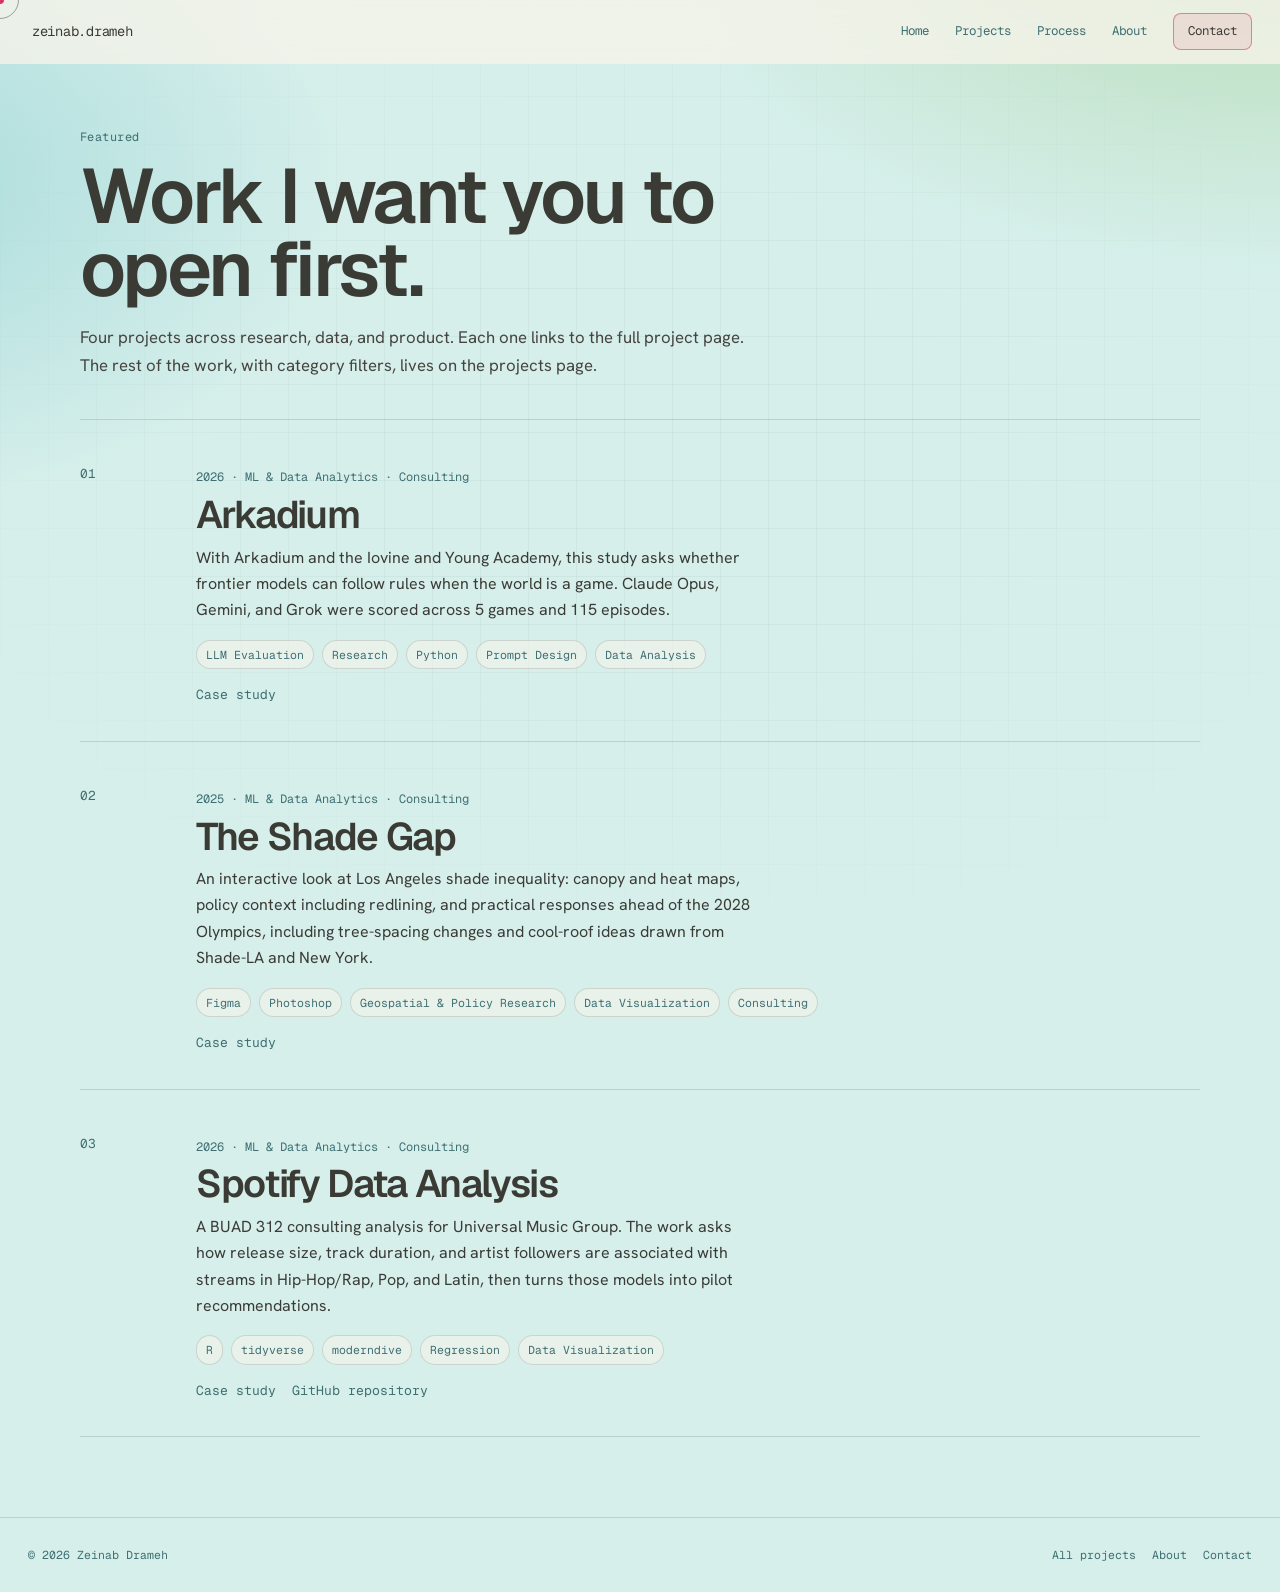
==== featured.html @ 067b3b6f "Keep three featured projects and restore the coverflow shuffle. The collection deck keeps its cards " ====
<!DOCTYPE html>
<html lang="en">
<head>
    <meta charset="UTF-8">
    <meta name="viewport" content="width=device-width, initial-scale=1.0">
    <title>Featured Projects — Zeinab Drameh</title>
    <meta name="description" content="Featured projects by Zeinab Drameh: Arkadium, The Shade Gap, Spotify Data Analysis, and Shift Website.">
    <link rel="stylesheet" href="style.css?v=29">
</head>
<body data-page="featured">
    <a class="skip-link" href="#main">Skip to content</a>
    <div class="site-bg" aria-hidden="true"><div class="site-pattern"></div></div>
    <div class="cursor-dot" aria-hidden="true"></div>
    <div class="cursor-ring" aria-hidden="true"></div>

    <header class="site-header">
        <a class="brand" href="index.html">zeinab.drameh</a>
        <button class="nav-toggle" type="button" aria-expanded="false" aria-controls="primary-nav">
            <span class="sr-only">Menu</span>
            <span></span>
        </button>
        <nav id="primary-nav" class="primary-nav" aria-label="Primary">
            <a href="index.html#home">Home</a>
            <a href="index.html#projects">Projects</a>
            <a href="index.html#process">Process</a>
            <a href="index.html#about">About</a>
            <a class="nav-cta" href="index.html#contact">Contact</a>
        </nav>
    </header>

    <main id="main">
        <header class="page-intro">
            <div class="wrap">
                <p class="eyebrow">Featured</p>
                <h1>Work I want you to open first.</h1>
                <p class="lede">Four projects across research, data, and product. Each one links to the full project page. The rest of the work, with category filters, lives on the projects page.</p>
            </div>
        </header>
        <div class="wrap feature-list" id="featured-list"></div>
    </main>

    <footer class="site-footer">
        <span>© 2026 Zeinab Drameh</span>
        <nav aria-label="Footer">
            <a href="index.html#projects">All projects</a>
            <a href="index.html#about">About</a>
            <a href="index.html#contact">Contact</a>
        </nav>
    </footer>

    <script src="projects.js?v=29"></script>
    <script src="script.js?v=29"></script>
</body>
</html>
---- style.css ----
/* ============================================
   Zeinab Drameh — portfolio
   Typography and motion follow a quiet editorial
   system. Color stays mint, magenta, teal, cream.
============================================ */

@font-face {
    font-family: "Geist";
    src: url("fonts/geist-400.woff2") format("woff2");
    font-weight: 400;
    font-style: normal;
    font-display: swap;
}
@font-face {
    font-family: "Geist";
    src: url("fonts/geist-500.woff2") format("woff2");
    font-weight: 500;
    font-style: normal;
    font-display: swap;
}
@font-face {
    font-family: "Geist";
    src: url("fonts/geist-600.woff2") format("woff2");
    font-weight: 600;
    font-style: normal;
    font-display: swap;
}
@font-face {
    font-family: "Geist";
    src: url("fonts/geist-700.woff2") format("woff2");
    font-weight: 700;
    font-style: normal;
    font-display: swap;
}
@font-face {
    font-family: "Geist Mono";
    src: url("fonts/geist-mono-400.woff2") format("woff2");
    font-weight: 400;
    font-style: normal;
    font-display: swap;
}
@font-face {
    font-family: "Geist Mono";
    src: url("fonts/geist-mono-500.woff2") format("woff2");
    font-weight: 500;
    font-style: normal;
    font-display: swap;
}
@font-face {
    font-family: "Hanken Grotesk";
    src: url("fonts/hanken-grotesk-400.woff2") format("woff2");
    font-weight: 400;
    font-style: normal;
    font-display: swap;
}
@font-face {
    font-family: "Hanken Grotesk";
    src: url("fonts/hanken-grotesk-500.woff2") format("woff2");
    font-weight: 500;
    font-style: normal;
    font-display: swap;
}
@font-face {
    font-family: "Hanken Grotesk";
    src: url("fonts/hanken-grotesk-600.woff2") format("woff2");
    font-weight: 600;
    font-style: normal;
    font-display: swap;
}
@font-face {
    font-family: "Hanken Grotesk";
    src: url("fonts/hanken-grotesk-500-italic.woff2") format("woff2");
    font-weight: 500;
    font-style: italic;
    font-display: swap;
}

:root {
    --navy: #55b8bd;
    --blue: #55b8bd;
    --mid-blue: #d73363;
    --light-blue: #8ec371;
    --silver: #d6efeb;
    --olive: #8ec371;
    --off-white: #90c2a7;
    --white: #f7f4ea;
    --black: #3b3b36;
    --text: #3b3b36;
    --muted: #3f6f72;
    --bg: #d6efeb;
    --border: rgba(59, 59, 54, 0.16);
    --radius: 999px;
    --radius-lg: 18px;
    --shadow: 0 18px 50px rgba(59, 59, 54, 0.12);
    --font-display: "Geist", "Hanken Grotesk", sans-serif;
    --font-body: "Hanken Grotesk", "Geist", sans-serif;
    --font-mono: "Geist Mono", ui-monospace, monospace;
    --magenta: #d73363;
    --lime: #8ec371;
    --mint: #d6efeb;
    --cream: #f7f4ea;
    --teal: #55b8bd;
    --purple: #6a2b67;
    --grey: #3b3b36;
    --ease: cubic-bezier(0.22, 1, 0.36, 1);
    --header: 64px;
}

*, *::before, *::after { box-sizing: border-box; margin: 0; padding: 0; }

html { scroll-behavior: smooth; }

body {
    font-family: var(--font-body);
    background: var(--bg);
    color: var(--text);
    overflow-x: clip;
    line-height: 1.5;
}

body.has-cursor,
body.has-cursor a,
body.has-cursor button,
body.has-cursor summary {
    cursor: none;
}

body.has-cursor input,
body.has-cursor textarea {
    cursor: text;
}

.skip-link {
    position: absolute;
    left: 16px;
    top: -40px;
    z-index: 100;
    background: var(--magenta);
    color: var(--cream);
    padding: 8px 12px;
    border-radius: 8px;
    font-family: var(--font-mono);
    font-size: 12px;
}
.skip-link:focus { top: 12px; }

:focus-visible {
    outline: 2px solid var(--magenta);
    outline-offset: 3px;
}

.sr-only {
    position: absolute;
    width: 1px;
    height: 1px;
    padding: 0;
    margin: -1px;
    overflow: hidden;
    clip: rect(0, 0, 0, 0);
    border: 0;
}

.site-bg {
    position: fixed;
    inset: 0;
    z-index: 0;
    pointer-events: none;
    background:
        radial-gradient(900px 520px at 100% -10%, rgba(142, 195, 113, 0.45), transparent 70%),
        radial-gradient(700px 480px at -10% 20%, rgba(85, 184, 189, 0.35), transparent 68%),
        var(--bg);
}

.site-pattern {
    position: absolute;
    inset: 0;
    background-image:
        linear-gradient(rgba(59, 59, 54, 0.045) 1px, transparent 1px),
        linear-gradient(90deg, rgba(59, 59, 54, 0.045) 1px, transparent 1px);
    background-size: 48px 48px;
    mask-image: radial-gradient(ellipse at center, #000 30%, transparent 85%);
}

.site-header,
main,
footer { position: relative; z-index: 1; }

/* ---------- cursor ---------- */
.cursor-dot,
.cursor-ring {
    display: none;
    position: fixed;
    top: 0;
    left: 0;
    border-radius: 999px;
    pointer-events: none;
    z-index: 80;
}

body.has-cursor .cursor-dot,
body.has-cursor .cursor-ring { display: block; }

.cursor-dot {
    width: 8px;
    height: 8px;
    margin: -4px 0 0 -4px;
    background: var(--magenta);
}

.cursor-ring {
    width: 38px;
    height: 38px;
    margin: -19px 0 0 -19px;
    border: 1px solid color-mix(in srgb, var(--grey) 45%, transparent);
    transition: width 0.25s var(--ease), height 0.25s var(--ease), margin 0.25s var(--ease), background 0.25s ease, border-color 0.25s ease;
}

body.is-cursor-down .cursor-ring {
    width: 28px;
    height: 28px;
    margin: -14px 0 0 -14px;
    background: color-mix(in srgb, var(--magenta) 18%, transparent);
}

body.is-cursor-hot .cursor-ring {
    width: 56px;
    height: 56px;
    margin: -28px 0 0 -28px;
    border-color: var(--magenta);
    background: color-mix(in srgb, var(--magenta) 12%, transparent);
}

/* ---------- header ---------- */
.site-header {
    position: fixed;
    inset: 0 0 auto 0;
    height: var(--header);
    display: flex;
    align-items: center;
    justify-content: space-between;
    gap: 20px;
    padding: 0 28px 0 32px;
    z-index: 40;
    background: color-mix(in srgb, var(--cream) 78%, transparent);
    backdrop-filter: blur(16px);
    border-bottom: 1px solid transparent;
    transition: border-color 0.3s ease, background 0.3s ease;
}

.site-header.is-scrolled {
    border-bottom-color: var(--border);
}

.brand {
    font-family: var(--font-mono);
    font-size: 0.86rem;
    color: var(--text);
    text-decoration: none;
    letter-spacing: -0.02em;
}

.brand:hover { color: var(--magenta); }

.primary-nav {
    display: flex;
    align-items: center;
    gap: 26px;
}

.primary-nav a {
    font-family: var(--font-mono);
    font-size: 0.78rem;
    color: var(--muted);
    text-decoration: none;
    position: relative;
    padding: 6px 0;
}

.primary-nav a:hover,
.primary-nav a[aria-current="page"] { color: var(--text); }

.primary-nav a[aria-current="page"]::after {
    content: "";
    position: absolute;
    left: 0;
    right: 0;
    bottom: 0;
    height: 1px;
    background: var(--magenta);
}

.nav-cta {
    border: 1px solid color-mix(in srgb, var(--magenta) 55%, transparent);
    background: color-mix(in srgb, var(--magenta) 10%, transparent);
    color: var(--text) !important;
    border-radius: 8px;
    padding: 8px 14px !important;
    transition: background 0.25s ease, border-color 0.25s ease, transform 0.25s var(--ease);
}

.nav-cta:hover {
    background: var(--magenta);
    color: var(--cream) !important;
    border-color: var(--magenta);
}

.nav-toggle {
    display: none;
    width: 44px;
    height: 44px;
    border: 0;
    background: transparent;
    position: relative;
}

.nav-toggle span,
.nav-toggle span::before,
.nav-toggle span::after {
    display: block;
    width: 18px;
    height: 1.5px;
    background: var(--text);
    position: absolute;
    left: 13px;
}

.nav-toggle span { top: 21px; }
.nav-toggle span::before,
.nav-toggle span::after { content: ""; left: 0; }
.nav-toggle span::before { top: -6px; }
.nav-toggle span::after { top: 6px; }

/* ---------- type ---------- */
.wrap {
    width: min(1120px, calc(100% - 48px));
    margin: 0 auto;
}

.eyebrow {
    font-family: var(--font-mono);
    font-size: 0.75rem;
    letter-spacing: 0.04em;
    color: var(--muted);
    display: flex;
    align-items: center;
    gap: 10px;
}

.pulse {
    width: 7px;
    height: 7px;
    border-radius: 50%;
    background: var(--lime);
    box-shadow: 0 0 0 0 rgba(142, 195, 113, 0.7);
    animation: pulse 2.4s ease infinite;
}

@keyframes pulse {
    70% { box-shadow: 0 0 0 8px transparent; }
}

h1, h2, .display {
    font-family: var(--font-display);
    font-weight: 600;
    letter-spacing: -0.035em;
    line-height: 0.95;
    color: var(--text);
}

.lede em,
.hero-support em {
    font-style: normal;
    font-weight: 500;
    color: var(--magenta);
}

/* ---------- hero ---------- */
#home, #featured, #projects, #process, #about, #contact { scroll-margin-top: calc(var(--header) + 12px); }

.hero {
    min-height: 0;
    display: flex;
    flex-direction: column;
    padding: calc(var(--header) + 48px) 0 8px;
}

.hero-grid {
    width: min(1120px, calc(100% - 48px));
    margin: 0 auto;
    flex: 1;
    display: grid;
    grid-template-columns: 1.05fr 0.95fr;
    gap: 48px;
    align-items: center;
}

.hero h1 {
    margin-top: 22px;
    font-size: clamp(3.15rem, 6.4vw, 5.35rem);
    max-width: 8.2em;
}

.hero h1 .hl { display: block; }

.hero h1 .hl-last {
    color: var(--magenta);
    font-weight: 700;
}

.hero-support {
    margin-top: 26px;
    max-width: 38rem;
    font-size: 1.05rem;
    line-height: 1.65;
    color: color-mix(in srgb, var(--text) 82%, #6d6a62);
}

.hero-actions {
    margin-top: 32px;
    display: flex;
    flex-wrap: wrap;
    align-items: center;
    gap: 18px 22px;
}

.btn {
    display: inline-flex;
    align-items: center;
    gap: 8px;
    text-decoration: none;
    font-family: var(--font-mono);
    font-size: 0.82rem;
    border-radius: 8px;
    padding: 12px 18px;
    border: 1px solid color-mix(in srgb, var(--magenta) 55%, transparent);
    background: color-mix(in srgb, var(--magenta) 12%, var(--cream));
    color: var(--text);
    transition: transform 0.35s var(--ease), background 0.25s ease, color 0.25s ease;
}

.btn:hover { background: var(--magenta); color: var(--cream); transform: translateY(-2px); }
.btn:active { transform: translateY(0) scale(0.98); }

.btn-quiet {
    background: transparent;
    border-color: transparent;
    color: var(--muted);
    padding-left: 4px;
}
.btn-quiet:hover { background: transparent; color: var(--text); }

.hero-visual {
    position: relative;
    min-height: 0;
}

.hero-spline {
    position: relative;
    height: min(560px, 68vh);
    min-height: 420px;
}

.hero-spline canvas {
    position: absolute;
    inset: 0;
    width: 100%;
    height: 100%;
    display: block;
    background: transparent;
}

.scroll-hint {
    align-self: center;
    margin-top: 18px;
    font-family: var(--font-mono);
    font-size: 0.72rem;
    letter-spacing: 0.14em;
    text-transform: uppercase;
    color: var(--muted);
    text-decoration: none;
}

.hero-copy .line,
.reveal {
    animation: rise 0.9s var(--ease) both;
}
.hero-copy .line:nth-child(2) { animation-delay: 0.08s; }
.hero-support { animation: rise 0.9s var(--ease) 0.16s both; }
.hero-actions { animation: rise 0.9s var(--ease) 0.24s both; }
.hero-visual { animation: rise 1s var(--ease) 0.12s both; }

@keyframes rise {
    from { opacity: 0; transform: translateY(18px); }
    to { opacity: 1; transform: none; }
}

/* ---------- featured cards ---------- */
.band { padding: 88px 0 96px; }

.band-head {
    display: flex;
    justify-content: space-between;
    align-items: flex-end;
    gap: 20px;
    margin-bottom: 36px;
}

.band-head h2 {
    margin-top: 10px;
    font-size: clamp(2rem, 4vw, 3.1rem);
    max-width: 14ch;
}

.text-link {
    font-family: var(--font-mono);
    font-size: 0.82rem;
    color: var(--muted);
    text-decoration: none;
}
.text-link:hover { color: var(--magenta); }

.work-grid {
    display: grid;
    grid-template-columns: repeat(3, minmax(0, 1fr));
    gap: 34px 22px;
}

.home-collection { padding: 12px 0 24px; }
.home-collection .eyebrow { letter-spacing: 0.14em; text-transform: uppercase; font-size: 0.72rem; }

.filter-label {
    margin-top: 18px;
    font-family: var(--font-display);
    font-weight: 600;
    font-size: 1.15rem;
    letter-spacing: -0.03em;
    color: var(--text);
}

.work-card {
    display: block;
    color: inherit;
    text-decoration: none;
}

.work-frame {
    border: 1px solid color-mix(in srgb, var(--teal) 42%, var(--border));
    border-radius: 14px;
    overflow: hidden;
    background: color-mix(in srgb, var(--cream) 80%, transparent);
    box-shadow: 0 16px 40px rgba(59, 59, 54, 0.08);
}

.work-chrome {
    display: flex;
    gap: 6px;
    align-items: center;
    padding: 9px 12px;
    border-bottom: 1px solid var(--border);
    background: color-mix(in srgb, var(--grey) 6%, var(--cream));
}

.work-chrome i {
    width: 7px;
    height: 7px;
    border-radius: 50%;
    background: color-mix(in srgb, var(--teal) 75%, white);
    display: block;
}

.work-media {
    position: relative;
    aspect-ratio: 16 / 10;
    overflow: hidden;
    background: color-mix(in srgb, var(--teal) 35%, var(--cream));
}

.work-media img,
.slide-media img {
    width: 100%;
    height: 100%;
    object-fit: cover;
    display: block;
    transition: transform 0.8s var(--ease);
}

.work-card:hover .work-media img { transform: scale(1.04); }

.work-placeholder,
.slide-placeholder {
    width: 100%;
    height: 100%;
    display: grid;
    place-items: center;
    background:
        linear-gradient(160deg, color-mix(in srgb, var(--teal) 70%, white), color-mix(in srgb, var(--purple) 35%, var(--teal)));
    color: var(--cream);
    font-family: var(--font-display);
    font-weight: 600;
    letter-spacing: -0.04em;
    font-size: clamp(2rem, 4vw, 3.4rem);
}

.glass-bar {
    position: absolute;
    left: 0;
    right: 0;
    bottom: 0;
    z-index: 2;
    height: 34%;
    padding: 0 16px 14px;
    display: flex;
    flex-direction: column;
    justify-content: flex-end;
    background: linear-gradient(
        to top,
        color-mix(in srgb, var(--teal) 78%, transparent) 0%,
        color-mix(in srgb, var(--teal) 48%, transparent) 42%,
        color-mix(in srgb, var(--teal) 16%, transparent) 74%,
        transparent 100%
    );
    backdrop-filter: blur(2px);
}

.glass-cat {
    font-family: var(--font-mono);
    font-size: 0.68rem;
    letter-spacing: 0.08em;
    text-transform: uppercase;
    color: var(--cream);
    margin-bottom: 4px;
}

.glass-bar h3,
.slide-copy h3 {
    font-family: var(--font-display);
    font-weight: 600;
    letter-spacing: -0.03em;
    color: var(--cream);
    font-size: 1.25rem;
    line-height: 1.1;
}

.work-meta {
    margin-top: 16px;
    display: flex;
    justify-content: space-between;
    gap: 12px;
    align-items: baseline;
}

.work-meta h3 {
    font-size: 1.25rem;
    font-weight: 600;
    letter-spacing: -0.03em;
    transition: color 0.25s ease;
}

.work-card:hover .work-meta h3 { color: var(--magenta); }

.work-year {
    font-family: var(--font-mono);
    font-size: 0.75rem;
    color: var(--muted);
}

.work-summary {
    margin-top: 6px;
    color: color-mix(in srgb, var(--text) 78%, #6a6760);
    font-size: 0.98rem;
    max-width: 46ch;
}

/* ---------- featured page ---------- */
.page-intro { padding: calc(var(--header) + 64px) 0 12px; }

.page-intro h1 {
    margin-top: 14px;
    font-size: clamp(2.7rem, 6vw, 4.8rem);
    max-width: 14ch;
}

.page-intro .lede {
    margin-top: 18px;
    max-width: 42rem;
    font-size: 1.05rem;
    line-height: 1.65;
    color: color-mix(in srgb, var(--text) 80%, #6d6a62);
}

.feature-list { padding: 28px 0 80px; }

.feature-row {
    display: grid;
    grid-template-columns: 88px 1fr;
    gap: 18px 28px;
    padding: 36px 0;
    border-top: 1px solid var(--border);
    color: inherit;
}

.feature-row h2 a {
    color: inherit;
    text-decoration: none;
}

.feature-row:last-child { border-bottom: 1px solid var(--border); }

.feature-index {
    font-family: var(--font-mono);
    color: var(--muted);
    font-size: 0.8rem;
    padding-top: 8px;
}

.feature-row h2 {
    font-size: clamp(1.8rem, 3vw, 2.6rem);
    transition: color 0.25s ease;
}

.feature-row:hover h2 { color: var(--magenta); }

.feature-kicker {
    font-family: var(--font-mono);
    font-size: 0.75rem;
    color: var(--muted);
    margin-bottom: 8px;
}

.feature-row p { margin-top: 12px; max-width: 62ch; line-height: 1.65; }

.tag-row { display: flex; flex-wrap: wrap; gap: 8px; margin-top: 16px; }

.tag {
    font-family: var(--font-mono);
    font-size: 0.72rem;
    padding: 5px 9px;
    border-radius: 999px;
    border: 1px solid var(--border);
    color: var(--muted);
    background: color-mix(in srgb, var(--cream) 55%, transparent);
}

.feature-actions {
    margin-top: 16px;
    display: flex;
    gap: 16px;
    flex-wrap: wrap;
}

/* ---------- projects deck ---------- */
.projects-page { padding-bottom: 72px; }

.project-filters {
    display: flex;
    flex-wrap: wrap;
    gap: 8px 22px;
    padding: 28px 0 8px;
}

.filter-btn {
    appearance: none;
    background: none;
    border: 0;
    color: var(--magenta);
    font-family: var(--font-display);
    font-size: clamp(1.05rem, 1.7vw, 1.35rem);
    font-weight: 600;
    letter-spacing: -0.03em;
    padding: 6px 0;
    position: relative;
    transition: color 0.25s ease, transform 0.25s var(--ease);
}

.filter-btn:hover,
.filter-btn.is-active { color: var(--purple); }

.filter-btn.is-active::after {
    content: "";
    position: absolute;
    left: 0;
    right: 0;
    bottom: 0;
    height: 2px;
    background: var(--magenta);
}

.filter-btn.is-pop { animation: filterPop 0.45s var(--ease); }

@keyframes filterPop {
    35% { transform: scale(1.06); }
}

.deck {
    display: grid;
    grid-template-columns: 64px 1fr 64px;
    grid-template-rows: auto auto;
    align-items: center;
    margin-top: 12px;
}

.deck-stage {
    position: relative;
    z-index: 1;
    height: 640px;
    perspective: 1600px;
}

.deck-arrow {
    position: relative;
    z-index: 6;
    width: 48px;
    height: 48px;
    border: 0;
    border-radius: 10px;
    justify-self: center;
    background: color-mix(in srgb, var(--teal) 22%, transparent);
    color: var(--teal);
    font-size: 20px;
    transition: transform 0.3s var(--ease), background 0.25s ease, color 0.25s ease;
}

.deck-arrow:hover {
    background: var(--magenta);
    color: var(--cream);
}

.deck-arrow.prev:hover { transform: scale(1.08) rotate(-8deg); }
.deck-arrow.next:hover { transform: scale(1.08) rotate(8deg); }

.deck-status {
    grid-column: 2;
    text-align: center;
    font-family: var(--font-mono);
    font-size: 0.75rem;
    letter-spacing: 0.12em;
    text-transform: uppercase;
    color: var(--muted);
    padding-top: 8px;
}

.project-slide {
    position: absolute;
    top: 50%;
    left: 50%;
    width: min(440px, 56%);
    display: flex;
    flex-direction: column;
    text-decoration: none;
    color: var(--text);
    background: color-mix(in srgb, var(--cream) 80%, transparent);
    border-radius: 20px;
    border: 1px solid color-mix(in srgb, var(--teal) 42%, var(--border));
    padding: 12px 12px 0;
    overflow: hidden;
    opacity: 0;
    pointer-events: none;
    box-shadow: 0 24px 50px rgba(59, 59, 54, 0.16);
    transform: translate(-50%, -50%) translateY(48px) scale(0.78) rotateZ(8deg);
    transition:
        transform 0.72s cubic-bezier(0.22, 1.35, 0.36, 1),
        opacity 0.42s ease;
    z-index: 0;
}

.project-slide[data-pos="center"],
.project-slide[data-pos="left"],
.project-slide[data-pos="right"] {
    will-change: transform;
}

.project-slide[data-pos="center"] {
    opacity: 1;
    pointer-events: auto;
    z-index: 5;
    transform: translate(-50%, -50%) translateY(-8px) rotateY(0deg) rotateZ(0deg) scale(1);
    box-shadow: 0 28px 60px rgba(59, 59, 54, 0.18);
}

.project-slide[data-pos="left"] {
    opacity: 0.95;
    pointer-events: auto;
    z-index: 3;
    transform: translate(-50%, -50%) translateX(-370px) translateY(22px) rotateY(34deg) rotateZ(-5deg) scale(0.72);
}

.project-slide[data-pos="right"] {
    opacity: 0.95;
    pointer-events: auto;
    z-index: 3;
    transform: translate(-50%, -50%) translateX(370px) translateY(22px) rotateY(-34deg) rotateZ(5deg) scale(0.72);
}

.project-slide[data-pos="hidden"] {
    opacity: 0;
    pointer-events: none;
    z-index: 0;
    transform: translate(-50%, -50%) translateY(56px) scale(0.72) rotateZ(10deg);
}

.slide-media {
    position: relative;
    aspect-ratio: 16 / 9;
    border-radius: 14px;
    overflow: hidden;
    background: #101418;
}

.slide-media img {
    object-fit: contain;
    background: #101418;
}

.slide-copy {
    padding: 14px 8px 16px;
}

.slide-copy p {
    margin-top: 6px;
    font-size: 0.92rem;
    line-height: 1.4;
    color: color-mix(in srgb, var(--text) 82%, #6a6760);
    display: -webkit-box;
    -webkit-line-clamp: 2;
    -webkit-box-orient: vertical;
    overflow: hidden;
}

.slide-tags { margin-top: 10px; }
.slide-tags .tag {
    color: var(--muted);
    border-color: var(--border);
    background: color-mix(in srgb, var(--cream) 55%, transparent);
}

/* ---------- case study ---------- */
.case { padding: calc(var(--header) + 36px) 0 80px; }

.case-back {
    font-family: var(--font-mono);
    font-size: 0.78rem;
    color: var(--muted);
    text-decoration: none;
}
.case-back:hover { color: var(--magenta); }

.case-kicker {
    margin-top: 28px;
    font-family: var(--font-mono);
    font-size: 0.78rem;
    color: var(--muted);
}

.case h1 {
    margin-top: 10px;
    font-size: clamp(3.4rem, 8vw, 6.4rem);
    max-width: 12ch;
}

.case-lede {
    margin-top: 18px;
    max-width: 42rem;
    font-size: 1.12rem;
    line-height: 1.6;
}

.case-links { display: flex; flex-wrap: wrap; gap: 8px; margin-top: 20px; }

.case-links a {
    display: inline-flex;
    align-items: center;
    gap: 8px;
    padding: 7px 12px;
    border-radius: 999px;
    border: 1px solid var(--border);
    background: color-mix(in srgb, var(--cream) 72%, transparent);
    font-family: var(--font-mono);
    font-size: 0.78rem;
    text-decoration: none;
    color: var(--text);
}
.case-links a::before {
    content: "";
    width: 7px;
    height: 7px;
    border-radius: 50%;
    background: var(--magenta);
}
.case-links a:hover { border-color: var(--magenta); color: var(--magenta); }

.case-stage {
    position: relative;
    margin-top: 28px;
}

.case-slides {
    position: relative;
    aspect-ratio: 16 / 9;
    border-radius: 18px;
    overflow: hidden;
    background: #101418;
    border: 1px solid color-mix(in srgb, var(--teal) 32%, #101418);
}

.case-slide,
.case-slides .slide-placeholder {
    position: absolute;
    inset: 0;
    margin: 0;
    opacity: 0;
    display: flex;
    align-items: center;
    justify-content: center;
}

.case-slide.is-active,
.case-slides .slide-placeholder { opacity: 1; }

.case-slide img {
    width: 100%;
    height: 100%;
    object-fit: contain;
    background: #101418;
    display: block;
}

.case-nav {
    position: absolute;
    top: 50%;
    z-index: 2;
    transform: translateY(-50%);
    width: 42px;
    height: 42px;
    border: 0;
    border-radius: 999px;
    background: color-mix(in srgb, var(--cream) 92%, transparent);
    color: var(--text);
    display: grid;
    place-items: center;
}
.case-nav svg { width: 18px; height: 18px; display: block; }
.case-nav.prev { left: 14px; }
.case-nav.next { right: 14px; }
.case-nav.next svg { transform: scaleX(-1); }
.case-nav:hover { background: var(--cream); color: var(--magenta); }

.case-pager {
    display: grid;
    grid-template-columns: 1fr auto 1fr;
    gap: 12px;
    align-items: center;
    padding: 12px 4px 0;
    color: var(--muted);
}

.case-caption {
    font-family: var(--font-mono);
    font-size: 0.75rem;
    line-height: 1.4;
}

.case-dots {
    display: flex;
    gap: 7px;
    flex-wrap: wrap;
    justify-content: center;
}

.case-dot {
    width: 8px;
    height: 8px;
    padding: 0;
    border: 0;
    border-radius: 999px;
    background: color-mix(in srgb, var(--teal) 45%, var(--border));
}
.case-dot.is-active { background: var(--magenta); width: 18px; }

.case-count {
    justify-self: end;
    font-family: var(--font-mono);
    font-size: 0.72rem;
    letter-spacing: 0.08em;
}

.case-layout {
    margin-top: 42px;
    display: grid;
    grid-template-columns: minmax(0, 1.45fr) minmax(220px, 0.72fr);
    gap: 36px 56px;
    align-items: start;
}

.case-section + .case-section { margin-top: 28px; }

.case-label {
    font-family: var(--font-mono);
    font-size: 0.72rem;
    letter-spacing: 0.12em;
    text-transform: uppercase;
    color: var(--magenta);
    margin-bottom: 10px;
}

.case-copy p + p { margin-top: 14px; }
.case-copy p { max-width: 68ch; font-size: 1.02rem; line-height: 1.7; }

.case-side {
    border-left: 1px solid var(--border);
    padding-left: 28px;
    display: flex;
    flex-direction: column;
    gap: 32px;
    position: sticky;
    top: calc(var(--header) + 20px);
}

.case-side-label {
    font-family: var(--font-mono);
    font-size: 0.72rem;
    letter-spacing: 0.14em;
    text-transform: uppercase;
    color: var(--muted);
    margin-bottom: 12px;
}

.case-highlights { list-style: none; }
.case-highlights li {
    position: relative;
    margin: 0 0 14px;
    padding-left: 16px;
    line-height: 1.5;
    font-size: 0.95rem;
}
.case-highlights li::before {
    content: "";
    position: absolute;
    left: 0;
    top: 0.7em;
    width: 8px;
    height: 1px;
    background: var(--magenta);
}

.case-tools .tag {
    background: color-mix(in srgb, var(--cream) 80%, transparent);
}

.next-project {
    margin-top: 48px;
    display: flex;
    justify-content: space-between;
    gap: 16px;
    padding-top: 22px;
    border-top: 1px solid var(--border);
    text-decoration: none;
    color: inherit;
}
.next-project span { font-family: var(--font-mono); font-size: 0.75rem; color: var(--muted); }
.next-project strong {
    font-family: var(--font-display);
    font-weight: 600;
    letter-spacing: -0.03em;
    font-size: 1.4rem;
}
.next-project:hover strong { color: var(--magenta); }

/* ---------- clients ---------- */
.clients-section { padding: 10px 0 64px; overflow: hidden; }

.clients-label {
    text-align: center;
    font-family: var(--font-mono);
    font-size: 0.72rem;
    letter-spacing: 0.16em;
    text-transform: uppercase;
    color: var(--muted);
    margin-bottom: 18px;
}

.clients-track {
    display: flex;
    gap: 22px;
    width: max-content;
    animation: scrollClients 28s linear infinite;
}
.clients-track:hover { animation-play-state: paused; }

@keyframes scrollClients {
    from { transform: translateX(0); }
    to { transform: translateX(-50%); }
}

.client-mark {
    width: 92px;
    height: 92px;
    border-radius: 50%;
    overflow: hidden;
    flex-shrink: 0;
    display: grid;
    place-items: center;
    background: color-mix(in srgb, var(--cream) 72%, transparent);
    border: 1.5px solid color-mix(in srgb, var(--teal) 55%, transparent);
    backdrop-filter: blur(8px);
    text-decoration: none;
    transition: transform 0.3s var(--ease);
}
.client-mark:hover { transform: scale(1.06); }
.client-mark img { width: 68%; height: 68%; object-fit: contain; display: block; }
.client-mark.is-logo img { width: 72%; height: 72%; }

/* ---------- skills (original layout) ---------- */
.skills-section { border-top: 1px solid var(--border); border-bottom: 1px solid var(--border); }

.skills-header {
    padding: 48px 80px 28px;
    font-family: var(--font-display);
    font-size: 11px;
    font-weight: 700;
    letter-spacing: 3px;
    text-transform: uppercase;
    color: var(--muted);
}

.skill-item {
    display: flex;
    align-items: center;
    justify-content: space-between;
    padding: 42px 80px;
    border-top: 1px solid var(--border);
    position: relative;
    overflow: hidden;
}

.skill-item::before {
    content: "";
    position: absolute;
    inset: 0;
    background: var(--magenta);
    transform: scaleX(0);
    transform-origin: left;
    transition: transform 0.45s cubic-bezier(0.77, 0, 0.175, 1);
}
.skill-item:hover::before { transform: scaleX(1); }

.skill-name {
    font-family: var(--font-display);
    font-weight: 600;
    font-size: clamp(1.7rem, 3.6vw, 3.25rem);
    letter-spacing: -0.035em;
    color: var(--text);
    position: relative;
    z-index: 1;
    transition: color 0.3s ease;
    line-height: 0.92;
    max-width: 68%;
    padding-right: 20px;
}
.skill-item:hover .skill-name { color: var(--cream); }

.skill-desc {
    font-size: 14px;
    font-weight: 400;
    color: var(--muted);
    max-width: 300px;
    text-align: right;
    line-height: 1.65;
    position: relative;
    z-index: 1;
    opacity: 0;
    transform: translateX(12px);
    transition: opacity 0.3s ease 0.12s, transform 0.3s ease 0.12s, color 0.3s ease;
}
.skill-item:hover .skill-desc {
    opacity: 1;
    transform: none;
    color: var(--cream);
}

.toolbox { padding: 72px 80px 96px; border-top: 1px solid var(--border); }

.toolbox-kicker {
    font-family: var(--font-mono);
    font-size: 11px;
    font-weight: 500;
    letter-spacing: 0.18em;
    text-transform: uppercase;
    color: var(--muted);
    text-align: center;
    margin-bottom: 36px;
}

.toolbox-chest { position: relative; max-width: 920px; margin: 36px auto 0; }
.toolbox-handle {
    width: 160px;
    height: 22px;
    margin: 0 auto -4px;
    border: 5px solid var(--grey);
    border-bottom: none;
    border-radius: 18px 18px 0 0;
}
.toolbox-body {
    background: var(--grey);
    color: var(--cream);
    border-radius: 6px 6px 18px 18px;
    padding: 0 22px 28px;
    box-shadow: 0 24px 50px rgba(59, 59, 54, 0.28);
}
.toolbox-lid {
    display: flex;
    align-items: center;
    justify-content: space-between;
    gap: 16px;
    padding: 18px 8px 16px;
    border-bottom: 1px solid rgba(247, 244, 234, 0.14);
}
.toolbox-header {
    font-family: var(--font-display);
    font-size: 13px;
    font-weight: 600;
    letter-spacing: 0.18em;
    text-transform: uppercase;
}
.toolbox-latches { display: flex; gap: 10px; }
.toolbox-latch {
    width: 18px;
    height: 10px;
    border-radius: 2px;
    background: rgba(247, 244, 234, 0.28);
}
.toolbox-tray {
    list-style: none;
    display: grid;
    grid-template-columns: repeat(5, minmax(0, 1fr));
    gap: 18px 12px;
    padding: 22px 4px 8px;
}
.toolbox-item { display: flex; flex-direction: column; align-items: center; gap: 10px; text-align: center; }
.toolbox-well {
    width: 76px;
    height: 76px;
    border-radius: 10px;
    background: rgba(247, 244, 234, 0.06);
    box-shadow: inset 0 8px 14px rgba(0, 0, 0, 0.32);
    display: flex;
    align-items: center;
    justify-content: center;
}
.toolbox-well img {
    width: 40px;
    height: 40px;
    object-fit: contain;
    filter: drop-shadow(0 4px 6px rgba(0, 0, 0, 0.25));
    transition: transform 0.35s cubic-bezier(0.22, 1.4, 0.36, 1);
}
.toolbox-item:hover .toolbox-well img { transform: translateY(-10px) scale(1.06); }
.toolbox-name { font-size: 11px; letter-spacing: 0.04em; color: rgba(247, 244, 234, 0.78); line-height: 1.3; }

/* ---------- about (original layout) ---------- */
.about-layout {
    display: grid;
    grid-template-columns: 1fr 1fr;
    height: 85vh;
    overflow: hidden;
}
.about-text {
    padding: 80px 60px;
    border-right: 1px solid var(--border);
    display: flex;
    flex-direction: column;
    justify-content: space-between;
}
.about-text h1 {
    font-size: clamp(2.6rem, 5vw, 4.4rem);
    margin-bottom: 28px;
}
.about-text h1 em { font-style: normal; color: var(--magenta); }
.about-text p {
    font-size: 16px;
    color: #5c5c56;
    line-height: 1.75;
    max-width: 460px;
    margin-bottom: 16px;
}
.about-photo {
    display: grid;
    grid-template-columns: repeat(3, 1fr);
    gap: 20px;
    padding: 20px;
    height: 100%;
    overflow: hidden;
}
.carousel { height: 100%; overflow: hidden; position: relative; }
.scroll-container { display: flex; flex-direction: column; gap: 30px; }
.scroll-container img {
    width: 100%;
    aspect-ratio: 1 / 1;
    object-fit: cover;
    border-radius: 20px;
    border: 3px solid var(--teal);
}
.up .scroll-container { animation: scrollUp 42s linear infinite; }
.down .scroll-container { animation: scrollDown 42s linear infinite; }
@keyframes scrollUp { from { transform: translateY(0); } to { transform: translateY(-50%); } }
@keyframes scrollDown { from { transform: translateY(-50%); } to { transform: translateY(0); } }

/* ---------- contact ---------- */
.contact-layout {
    display: grid;
    grid-template-columns: 1fr 1fr;
    min-height: 85vh;
    border-top: 1px solid var(--border);
}
.contact-intro, .contact-form-wrap { padding: 80px 60px; }
.contact-intro { border-right: 1px solid var(--border); display: flex; flex-direction: column; justify-content: center; }
.contact-intro h1 { font-size: clamp(2.6rem, 5vw, 4.4rem); margin-bottom: 18px; }
.contact-intro h1 em { font-style: normal; color: var(--magenta); }
.contact-intro p { max-width: 36ch; color: var(--muted); line-height: 1.7; }
.contact-links { display: flex; gap: 12px; margin-top: 28px; flex-wrap: wrap; }
.contact-icon-link {
    display: inline-flex;
    align-items: center;
    gap: 8px;
    color: var(--muted);
    text-decoration: none;
    font-family: var(--font-mono);
    font-size: 0.75rem;
    letter-spacing: 0.06em;
    text-transform: uppercase;
    border: 1px solid var(--border);
    border-radius: 999px;
    padding: 10px 16px;
}
.contact-icon-link:hover { color: var(--cream); background: var(--magenta); border-color: var(--magenta); }
.contact-form { display: flex; flex-direction: column; gap: 22px; }
.form-group { display: flex; flex-direction: column; gap: 8px; }
.form-group label {
    font-family: var(--font-mono);
    font-size: 0.7rem;
    letter-spacing: 0.12em;
    text-transform: uppercase;
    color: var(--muted);
}
.form-group input, .form-group textarea {
    font-family: var(--font-body);
    font-size: 16px;
    padding: 12px 0;
    background: none;
    border: 0;
    border-bottom: 1px solid var(--border);
    color: var(--text);
    resize: vertical;
}
.form-group input:focus, .form-group textarea:focus {
    outline: none;
    border-bottom-color: var(--magenta);
}
.form-group textarea { min-height: 110px; }
.form-submit {
    align-self: flex-start;
    border: 0;
    background: var(--magenta);
    color: var(--cream);
    font-family: var(--font-mono);
    font-size: 0.78rem;
    letter-spacing: 0.08em;
    text-transform: uppercase;
    border-radius: 8px;
    padding: 12px 18px;
}
.form-submit:hover { transform: translateY(-1px); }
#form-message { min-height: 1.2em; font-size: 0.9rem; color: var(--magenta); }

.balls { display: flex; gap: 16px; height: 90px; align-items: flex-end; margin-top: 28px; }
.ball { width: 36px; height: 36px; border-radius: 50%; animation: bounce 0.7s ease infinite alternate; }
.ball-1 { background: var(--magenta); }
.ball-2 { background: var(--lime); animation-delay: 0.15s; }
.ball-3 { background: var(--teal); animation-delay: 0.3s; }
@keyframes bounce { to { transform: translateY(-48px); } }

footer.site-footer {
    padding: 28px;
    border-top: 1px solid var(--border);
    display: flex;
    justify-content: space-between;
    gap: 12px;
    flex-wrap: wrap;
    font-family: var(--font-mono);
    font-size: 0.72rem;
    color: var(--muted);
}
.site-footer nav { display: flex; gap: 16px; }
.site-footer a { color: inherit; text-decoration: none; }
.site-footer a:hover { color: var(--magenta); }

/* ---------- responsive ---------- */
@media (max-width: 980px) {
    .hero-grid, .case-layout, .work-grid { grid-template-columns: 1fr; }
    .hero-spline { height: 380px; min-height: 320px; }
    .case-side {
        border-left: 0;
        padding-left: 0;
        border-top: 1px solid var(--border);
        padding-top: 28px;
        position: static;
    }
    .case-pager { grid-template-columns: 1fr; justify-items: start; }
    .case-count { justify-self: start; }
    .deck-stage { height: 560px; }
    .project-slide[data-pos="left"],
    .project-slide[data-pos="right"] {
        opacity: 0;
        pointer-events: none;
        transform: translate(-50%, -50%) translateY(56px) scale(0.72);
    }
}

@media (max-width: 800px) {
    .deck {
        grid-template-columns: 1fr auto 1fr;
        grid-template-areas:
            "stage stage stage"
            "prev status next";
        align-items: center;
    }
    .deck-stage { grid-area: stage; height: 460px; }
    .deck-arrow.prev { grid-area: prev; justify-self: end; }
    .deck-arrow.next { grid-area: next; justify-self: start; }
    .deck-status { grid-area: status; grid-column: auto; padding-top: 0; }

    .nav-toggle { display: inline-flex; }
    .primary-nav {
        position: fixed;
        inset: var(--header) 0 auto 0;
        display: none;
        flex-direction: column;
        align-items: flex-start;
        gap: 4px;
        padding: 12px 22px 18px;
        background: color-mix(in srgb, var(--cream) 94%, transparent);
        backdrop-filter: blur(16px);
        border-bottom: 1px solid var(--border);
    }
    .primary-nav.is-open { display: flex; }
    .primary-nav a { padding: 12px 0; font-size: 0.95rem; }
    .toolbox-tray { grid-template-columns: repeat(3, minmax(0, 1fr)); }
    .skills-header, .skill-item, .toolbox { padding-left: 28px; padding-right: 28px; }
    .about-layout, .contact-layout { grid-template-columns: 1fr; height: auto; }
    .about-text, .contact-intro {
        border-right: 0;
        border-bottom: 1px solid var(--border);
        padding: 48px 24px;
    }
    .contact-form-wrap { padding: 40px 24px; }
    .about-photo { height: 60vh; grid-template-columns: 1fr 1fr; }
    .carousel:nth-child(3) { display: none; }
    .feature-row { grid-template-columns: 1fr; }
}

@media (max-width: 560px) {
    .wrap, .hero-grid { width: min(1120px, calc(100% - 32px)); }
    .hero h1 { font-size: clamp(2.8rem, 13vw, 3.5rem); }
    .skill-item { flex-direction: column; align-items: flex-start; gap: 10px; padding: 28px 20px; }
    .skill-name { max-width: none; }
    .skill-desc { text-align: left; max-width: none; }
    .toolbox { padding: 32px 16px 48px; }
    .toolbox-tray { grid-template-columns: repeat(2, minmax(0, 1fr)); }
    .deck-stage { height: 460px; }
    .project-slide { width: min(420px, 88vw); }
}

@media (hover: none) {
    .skill-desc { opacity: 1; transform: none; }
}

@media (prefers-reduced-motion: reduce) {
    html { scroll-behavior: auto; }
    *, *::before, *::after {
        animation: none !important;
        transition: none !important;
    }
    .clients-track, .up .scroll-container, .down .scroll-container { animation: none !important; }
    .hero-spline { display: none; }
}
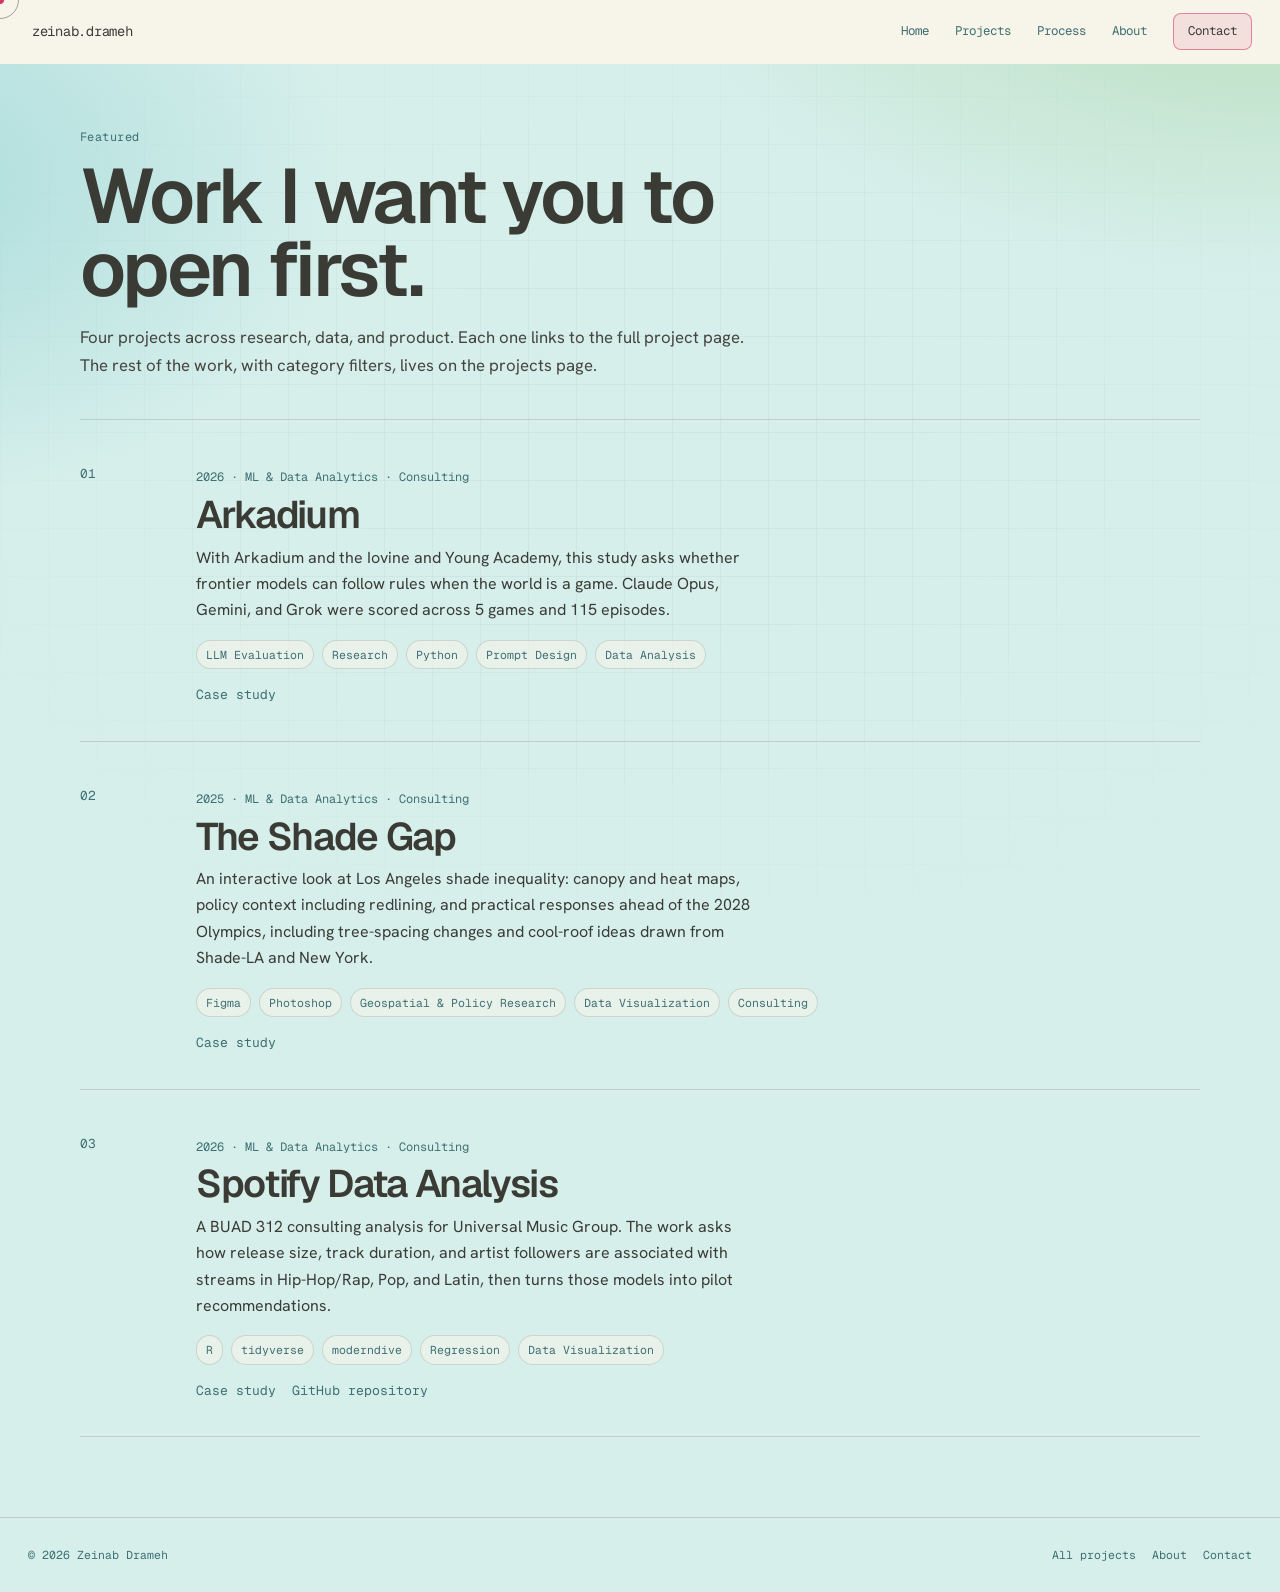
==== commit 7ee5033f: "Lighten the project deck and drop the card gradient. Only three cards stay in the deck, and they mov" ====
--- a/featured.html
+++ b/featured.html
@@ -5,7 +5,7 @@
     <meta name="viewport" content="width=device-width, initial-scale=1.0">
     <title>Featured Projects — Zeinab Drameh</title>
     <meta name="description" content="Featured projects by Zeinab Drameh: Arkadium, The Shade Gap, Spotify Data Analysis, and Shift Website.">
-    <link rel="stylesheet" href="style.css?v=29">
+    <link rel="stylesheet" href="style.css?v=30">
 </head>
 <body data-page="featured">
     <a class="skip-link" href="#main">Skip to content</a>
@@ -48,7 +48,7 @@
         </nav>
     </footer>
 
-    <script src="projects.js?v=29"></script>
-    <script src="script.js?v=29"></script>
+    <script src="projects.js?v=30"></script>
+    <script src="script.js?v=30"></script>
 </body>
 </html>
--- a/style.css
+++ b/style.css
@@ -241,8 +241,7 @@
     gap: 20px;
     padding: 0 28px 0 32px;
     z-index: 40;
-    background: color-mix(in srgb, var(--cream) 78%, transparent);
-    backdrop-filter: blur(16px);
+    background: var(--cream);
     border-bottom: 1px solid transparent;
     transition: border-color 0.3s ease, background 0.3s ease;
 }
@@ -528,13 +527,13 @@
 .home-collection { padding: 12px 0 24px; }
 .home-collection .eyebrow { letter-spacing: 0.14em; text-transform: uppercase; font-size: 0.72rem; }
 
-.filter-label {
-    margin-top: 18px;
-    font-family: var(--font-display);
-    font-weight: 600;
-    font-size: 1.15rem;
-    letter-spacing: -0.03em;
-    color: var(--text);
+.collection-note {
+    margin-top: 10px;
+    font-family: var(--font-mono);
+    font-size: 0.72rem;
+    letter-spacing: 0.12em;
+    text-transform: uppercase;
+    color: var(--muted);
 }
 
 .work-card {
@@ -575,8 +574,7 @@
     background: color-mix(in srgb, var(--teal) 35%, var(--cream));
 }
 
-.work-media img,
-.slide-media img {
+.work-media img {
     width: 100%;
     height: 100%;
     object-fit: cover;
@@ -802,8 +800,7 @@
 .deck-stage {
     position: relative;
     z-index: 1;
-    height: 640px;
-    perspective: 1600px;
+    height: 700px;
 }
 
 .deck-arrow {
@@ -841,96 +838,117 @@
 
 .project-slide {
     position: absolute;
-    top: 50%;
+    top: 46%;
     left: 50%;
-    width: min(440px, 56%);
+    width: min(460px, 58%);
     display: flex;
     flex-direction: column;
     text-decoration: none;
     color: var(--text);
-    background: color-mix(in srgb, var(--cream) 80%, transparent);
-    border-radius: 20px;
-    border: 1px solid color-mix(in srgb, var(--teal) 42%, var(--border));
-    padding: 12px 12px 0;
+    background: var(--cream);
+    border-radius: 22px;
+    border: 1px solid rgba(59, 59, 54, 0.08);
+    padding: 10px 10px 16px;
     overflow: hidden;
-    opacity: 0;
+    opacity: 1;
     pointer-events: none;
-    box-shadow: 0 24px 50px rgba(59, 59, 54, 0.16);
-    transform: translate(-50%, -50%) translateY(48px) scale(0.78) rotateZ(8deg);
-    transition:
-        transform 0.72s cubic-bezier(0.22, 1.35, 0.36, 1),
-        opacity 0.42s ease;
-    z-index: 0;
-}
-
-.project-slide[data-pos="center"],
-.project-slide[data-pos="left"],
-.project-slide[data-pos="right"] {
-    will-change: transform;
-}
+    box-shadow: 0 12px 28px rgba(59, 59, 54, 0.1);
+    transform: translate3d(-50%, -50%, 0);
+    transition: transform 0.45s cubic-bezier(0.22, 1, 0.36, 1), opacity 0.3s ease;
+    z-index: 1;
+}
+
+.project-slide.is-instant { transition: none; }
 
 .project-slide[data-pos="center"] {
     opacity: 1;
     pointer-events: auto;
-    z-index: 5;
-    transform: translate(-50%, -50%) translateY(-8px) rotateY(0deg) rotateZ(0deg) scale(1);
-    box-shadow: 0 28px 60px rgba(59, 59, 54, 0.18);
+    z-index: 3;
+    transform: translate3d(-50%, -54%, 0) scale(1);
 }
 
 .project-slide[data-pos="left"] {
-    opacity: 0.95;
+    opacity: 1;
     pointer-events: auto;
-    z-index: 3;
-    transform: translate(-50%, -50%) translateX(-370px) translateY(22px) rotateY(34deg) rotateZ(-5deg) scale(0.72);
+    z-index: 2;
+    transform: translate3d(calc(-50% - 310px), -46%, 0) scale(0.86);
 }
 
 .project-slide[data-pos="right"] {
-    opacity: 0.95;
+    opacity: 1;
     pointer-events: auto;
-    z-index: 3;
-    transform: translate(-50%, -50%) translateX(370px) translateY(22px) rotateY(-34deg) rotateZ(5deg) scale(0.72);
-}
-
-.project-slide[data-pos="hidden"] {
+    z-index: 2;
+    transform: translate3d(calc(-50% + 310px), -46%, 0) scale(0.86);
+}
+
+.project-slide[data-pos="off-left"],
+.project-slide[data-pos="off-right"] {
     opacity: 0;
     pointer-events: none;
     z-index: 0;
-    transform: translate(-50%, -50%) translateY(56px) scale(0.72) rotateZ(10deg);
-}
+}
+
+.project-slide[data-pos="off-left"] { transform: translate3d(calc(-50% - 390px), -46%, 0) scale(0.86); }
+.project-slide[data-pos="off-right"] { transform: translate3d(calc(-50% + 390px), -46%, 0) scale(0.86); }
 
 .slide-media {
     position: relative;
-    aspect-ratio: 16 / 9;
+    aspect-ratio: 16 / 10;
     border-radius: 14px;
     overflow: hidden;
-    background: #101418;
+    background: #efece3;
 }
 
 .slide-media img {
-    object-fit: contain;
-    background: #101418;
-}
-
-.slide-copy {
-    padding: 14px 8px 16px;
-}
-
-.slide-copy p {
+    width: 100%;
+    height: 100%;
+    object-fit: cover;
+    background: transparent;
+}
+
+.slide-copy { padding: 14px 8px 2px; }
+
+.slide-cat {
+    margin: 0;
+    font-size: 0.95rem;
+    line-height: 1.3;
+    color: var(--text);
+}
+
+.slide-copy h3 {
+    margin-top: 4px;
+    font-size: 1.45rem;
+    font-weight: 700;
+    letter-spacing: -0.03em;
+    color: var(--text);
+}
+
+.slide-summary {
     margin-top: 6px;
-    font-size: 0.92rem;
+    font-size: 0.95rem;
     line-height: 1.4;
-    color: color-mix(in srgb, var(--text) 82%, #6a6760);
+    color: var(--text);
     display: -webkit-box;
     -webkit-line-clamp: 2;
     -webkit-box-orient: vertical;
     overflow: hidden;
 }
 
-.slide-tags { margin-top: 10px; }
+.slide-tags { margin-top: 12px; }
 .slide-tags .tag {
-    color: var(--muted);
-    border-color: var(--border);
-    background: color-mix(in srgb, var(--cream) 55%, transparent);
+    color: var(--text);
+    border-color: rgba(59, 59, 54, 0.45);
+    background: transparent;
+    text-transform: uppercase;
+    letter-spacing: 0.06em;
+    font-size: 0.68rem;
+    padding: 6px 12px;
+}
+
+.slide-hint {
+    margin: 12px 0 0;
+    font-size: 0.95rem;
+    color: var(--text);
 }
 
 /* ---------- case study ---------- */
@@ -1199,9 +1217,8 @@
     flex-shrink: 0;
     display: grid;
     place-items: center;
-    background: color-mix(in srgb, var(--cream) 72%, transparent);
+    background: var(--cream);
     border: 1.5px solid color-mix(in srgb, var(--teal) 55%, transparent);
-    backdrop-filter: blur(8px);
     text-decoration: none;
     transition: transform 0.3s var(--ease);
 }
@@ -1506,12 +1523,12 @@
     }
     .case-pager { grid-template-columns: 1fr; justify-items: start; }
     .case-count { justify-self: start; }
-    .deck-stage { height: 560px; }
+    .deck-stage { height: 640px; }
     .project-slide[data-pos="left"],
     .project-slide[data-pos="right"] {
         opacity: 0;
         pointer-events: none;
-        transform: translate(-50%, -50%) translateY(56px) scale(0.72);
+        transform: translate3d(-50%, -50%, 0) scale(0.94);
     }
 }
 
@@ -1537,8 +1554,7 @@
         align-items: flex-start;
         gap: 4px;
         padding: 12px 22px 18px;
-        background: color-mix(in srgb, var(--cream) 94%, transparent);
-        backdrop-filter: blur(16px);
+        background: var(--cream);
         border-bottom: 1px solid var(--border);
     }
     .primary-nav.is-open { display: flex; }
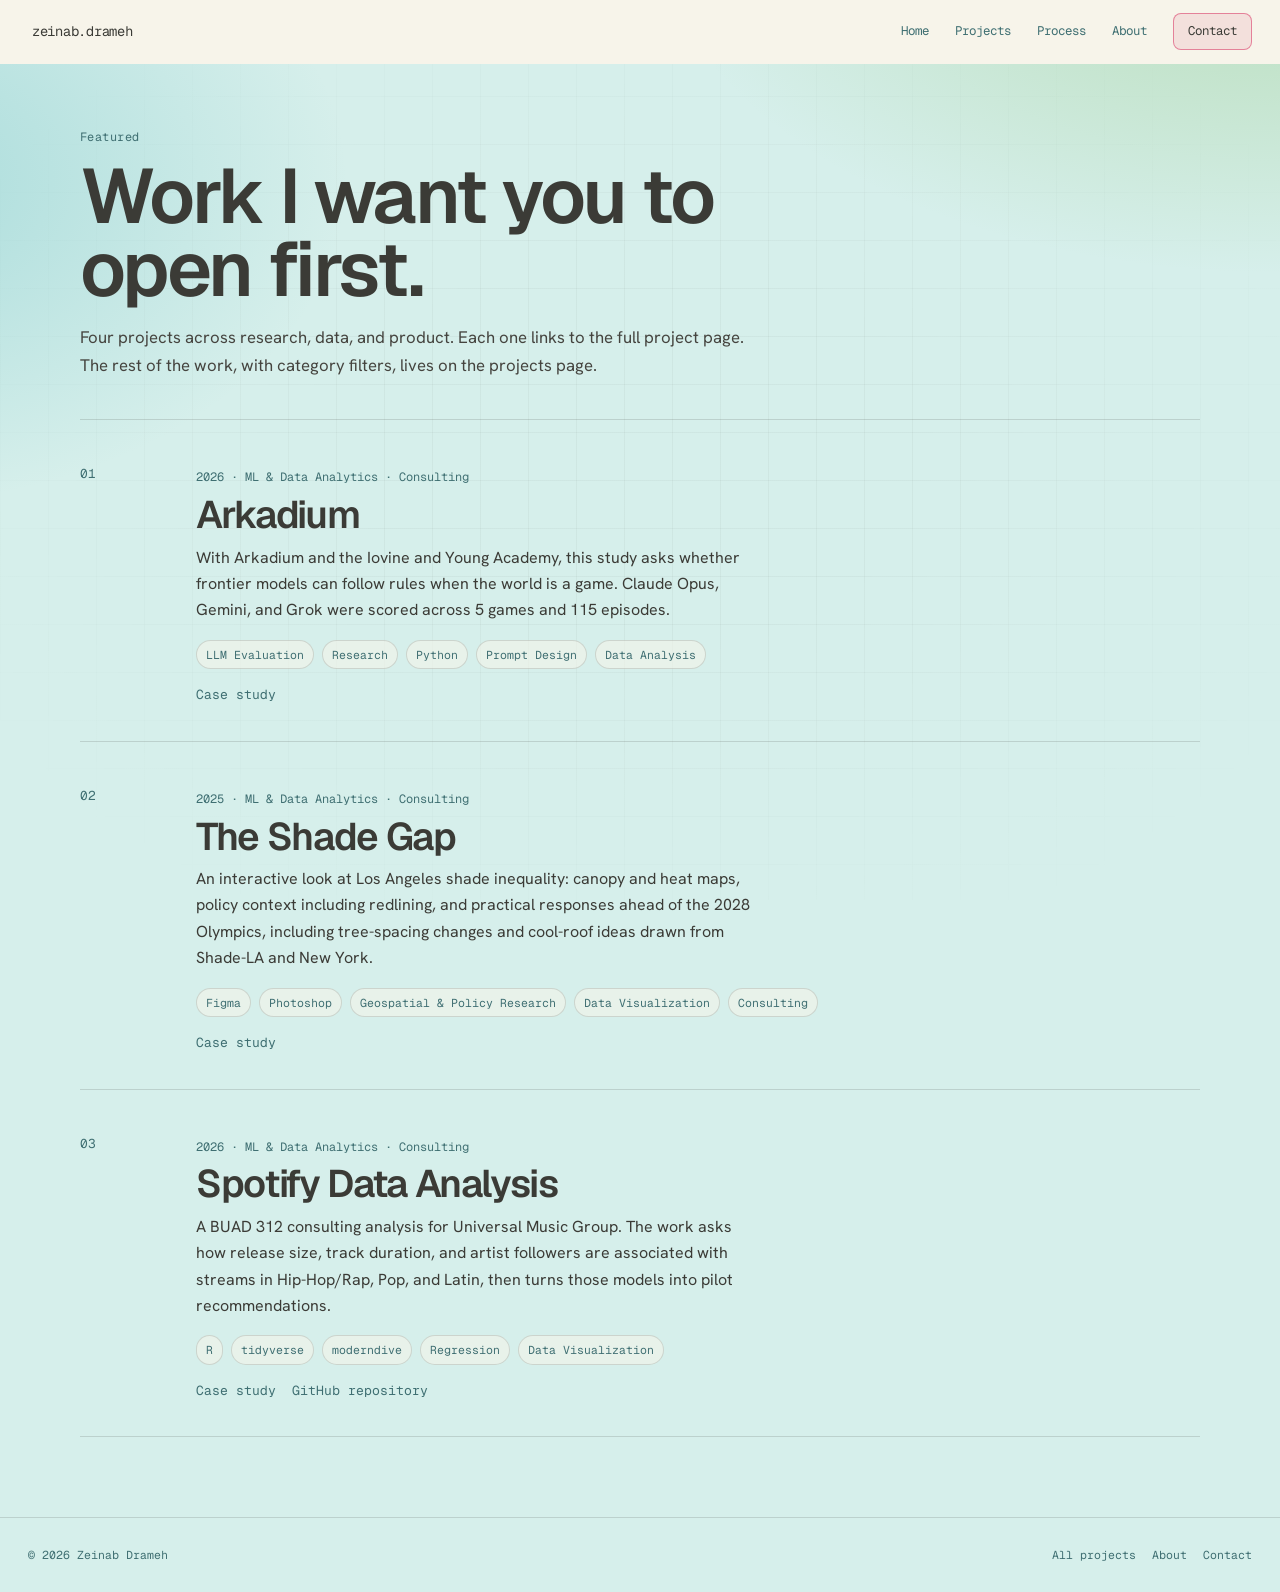
==== commit 3602c778: "Show the page without waiting on every image and the 3D scene. The loader was holding the site until" ====
--- a/featured.html
+++ b/featured.html
@@ -5,9 +5,19 @@
     <meta name="viewport" content="width=device-width, initial-scale=1.0">
     <title>Featured Projects — Zeinab Drameh</title>
     <meta name="description" content="Featured projects by Zeinab Drameh: Arkadium, The Shade Gap, Spotify Data Analysis, and Shift Website.">
-    <link rel="stylesheet" href="style.css?v=30">
+    <link rel="preload" href="fonts/geist-700.woff2" as="font" type="font/woff2" crossorigin>
+    <link rel="stylesheet" href="style.css?v=34">
+    <noscript><style>.loader{display:none!important}body.is-loading{overflow:visible}</style></noscript>
 </head>
-<body data-page="featured">
+<body data-page="featured" class="is-loading">
+    <div class="loader" id="loader" role="status" aria-live="polite" aria-busy="true" aria-label="Loading Zeinab Drameh's portfolio">
+        <p class="loader-name">Zeinab<br>Drameh</p>
+        <div class="balls" aria-hidden="true">
+            <div class="ball ball-1"></div>
+            <div class="ball ball-2"></div>
+            <div class="ball ball-3"></div>
+        </div>
+    </div>
     <a class="skip-link" href="#main">Skip to content</a>
     <div class="site-bg" aria-hidden="true"><div class="site-pattern"></div></div>
     <div class="cursor-dot" aria-hidden="true"></div>
@@ -28,7 +38,7 @@
         </nav>
     </header>
 
-    <main id="main">
+    <main id="main" data-rise>
         <header class="page-intro">
             <div class="wrap">
                 <p class="eyebrow">Featured</p>
@@ -48,7 +58,17 @@
         </nav>
     </footer>
 
-    <script src="projects.js?v=30"></script>
-    <script src="script.js?v=30"></script>
+    <script>
+        setTimeout(function () {
+            document.body.classList.add("is-ready");
+            document.body.classList.remove("is-loading");
+            var loader = document.getElementById("loader");
+            if (!loader || loader.classList.contains("is-done")) return;
+            loader.classList.add("is-done");
+            loader.setAttribute("aria-busy", "false");
+        }, 1500);
+    </script>
+    <script src="projects.js?v=34"></script>
+    <script src="script.js?v=34"></script>
 </body>
 </html>
--- a/style.css
+++ b/style.css
@@ -118,6 +118,8 @@
     line-height: 1.5;
 }
 
+body.is-loading { overflow: hidden; }
+
 body.has-cursor,
 body.has-cursor a,
 body.has-cursor button,
@@ -197,8 +199,8 @@
     z-index: 80;
 }
 
-body.has-cursor .cursor-dot,
-body.has-cursor .cursor-ring { display: block; }
+body.has-cursor.is-cursor-on .cursor-dot,
+body.has-cursor.is-cursor-on .cursor-ring { display: block; }
 
 .cursor-dot {
     width: 8px;
@@ -466,7 +468,11 @@
     height: 100%;
     display: block;
     background: transparent;
-}
+    opacity: 0;
+    transition: opacity 0.45s ease;
+}
+
+.hero-spline.is-ready canvas { opacity: 1; }
 
 .scroll-hint {
     align-self: center;
@@ -479,14 +485,26 @@
     text-decoration: none;
 }
 
-.hero-copy .line,
-.reveal {
-    animation: rise 0.9s var(--ease) both;
-}
-.hero-copy .line:nth-child(2) { animation-delay: 0.08s; }
-.hero-support { animation: rise 0.9s var(--ease) 0.16s both; }
-.hero-actions { animation: rise 0.9s var(--ease) 0.24s both; }
-.hero-visual { animation: rise 1s var(--ease) 0.12s both; }
+body.is-ready .hero-copy .line,
+body.is-ready .hero h1 .hl {
+    animation: rise 0.7s var(--ease) both;
+}
+body.is-ready .hero h1 .hl:nth-child(1) { animation-delay: 0.05s; }
+body.is-ready .hero h1 .hl:nth-child(2) { animation-delay: 0.1s; }
+body.is-ready .hero h1 .hl:nth-child(3) { animation-delay: 0.16s; }
+body.is-ready .hero-support { animation: rise 0.7s var(--ease) 0.18s both; }
+body.is-ready .hero-actions { animation: rise 0.7s var(--ease) 0.24s both; }
+body.is-ready .hero-visual { animation: rise 0.8s var(--ease) 0.1s both; }
+
+.rise-in.is-armed {
+    opacity: 0;
+    transform: translateY(20px);
+    transition: opacity 0.8s var(--ease), transform 0.8s var(--ease);
+}
+.rise-in.is-armed.is-in {
+    opacity: 1;
+    transform: none;
+}
 
 @keyframes rise {
     from { opacity: 0; transform: translateY(18px); }
@@ -524,16 +542,19 @@
     gap: 34px 22px;
 }
 
-.home-collection { padding: 12px 0 24px; }
-.home-collection .eyebrow { letter-spacing: 0.14em; text-transform: uppercase; font-size: 0.72rem; }
-
-.collection-note {
-    margin-top: 10px;
-    font-family: var(--font-mono);
-    font-size: 0.72rem;
-    letter-spacing: 0.12em;
+.home-collection { padding: 48px 24px 72px; overflow: hidden; }
+
+.projects-head { max-width: 1200px; margin: 0 auto; }
+
+.projects-kicker {
+    text-align: center;
+    font-family: var(--font-display);
+    font-size: 13px;
+    font-weight: 700;
+    letter-spacing: 0.18em;
     text-transform: uppercase;
-    color: var(--muted);
+    color: var(--magenta);
+    margin-bottom: 14px;
 }
 
 .work-card {
@@ -750,10 +771,13 @@
 .projects-page { padding-bottom: 72px; }
 
 .project-filters {
+    position: relative;
+    z-index: 5;
     display: flex;
     flex-wrap: wrap;
-    gap: 8px 22px;
-    padding: 28px 0 8px;
+    justify-content: center;
+    gap: 8px 28px;
+    padding: 0 20px 36px;
 }
 
 .filter-btn {
@@ -762,12 +786,13 @@
     border: 0;
     color: var(--magenta);
     font-family: var(--font-display);
-    font-size: clamp(1.05rem, 1.7vw, 1.35rem);
-    font-weight: 600;
-    letter-spacing: -0.03em;
+    font-size: clamp(1.05rem, 1.8vw, 1.45rem);
+    font-weight: 700;
+    letter-spacing: -0.02em;
     padding: 6px 0;
     position: relative;
-    transition: color 0.25s ease, transform 0.25s var(--ease);
+    cursor: pointer;
+    transition: color 0.25s ease;
 }
 
 .filter-btn:hover,
@@ -791,16 +816,20 @@
 
 .deck {
     display: grid;
-    grid-template-columns: 64px 1fr 64px;
-    grid-template-rows: auto auto;
+    grid-template-columns: 72px 1fr 72px;
+    grid-template-rows: 1fr auto;
     align-items: center;
-    margin-top: 12px;
+    max-width: 1200px;
+    margin: 0 auto;
 }
 
 .deck-stage {
     position: relative;
     z-index: 1;
-    height: 700px;
+    height: 520px;
+    perspective: 1600px;
+    transform-style: preserve-3d;
+    overflow: visible;
 }
 
 .deck-arrow {
@@ -809,12 +838,13 @@
     width: 48px;
     height: 48px;
     border: 0;
-    border-radius: 10px;
+    border-radius: 8px;
     justify-self: center;
-    background: color-mix(in srgb, var(--teal) 22%, transparent);
+    background: color-mix(in srgb, var(--teal) 18%, transparent);
     color: var(--teal);
-    font-size: 20px;
-    transition: transform 0.3s var(--ease), background 0.25s ease, color 0.25s ease;
+    font-size: 22px;
+    cursor: pointer;
+    transition: transform 0.3s cubic-bezier(0.22, 1.4, 0.36, 1), background 0.25s ease, color 0.25s ease;
 }
 
 .deck-arrow:hover {
@@ -822,8 +852,8 @@
     color: var(--cream);
 }
 
-.deck-arrow.prev:hover { transform: scale(1.08) rotate(-8deg); }
-.deck-arrow.next:hover { transform: scale(1.08) rotate(8deg); }
+.deck-arrow.prev:hover { transform: scale(1.1) rotate(-8deg); }
+.deck-arrow.next:hover { transform: scale(1.1) rotate(8deg); }
 
 .deck-status {
     grid-column: 2;
@@ -838,24 +868,24 @@
 
 .project-slide {
     position: absolute;
-    top: 46%;
+    top: 50%;
     left: 50%;
-    width: min(460px, 58%);
+    width: min(520px, 78vw);
     display: flex;
     flex-direction: column;
     text-decoration: none;
     color: var(--text);
     background: var(--cream);
-    border-radius: 22px;
-    border: 1px solid rgba(59, 59, 54, 0.08);
-    padding: 10px 10px 16px;
+    border-radius: 20px;
+    border: 0;
+    padding: 12px 12px 14px;
     overflow: hidden;
-    opacity: 1;
+    opacity: 0;
     pointer-events: none;
-    box-shadow: 0 12px 28px rgba(59, 59, 54, 0.1);
-    transform: translate3d(-50%, -50%, 0);
-    transition: transform 0.45s cubic-bezier(0.22, 1, 0.36, 1), opacity 0.3s ease;
-    z-index: 1;
+    box-shadow: 0 24px 50px rgba(0, 0, 0, 0.28);
+    transform: translate(-50%, -50%) translateY(48px) scale(0.78) rotateZ(8deg);
+    transition: transform 0.72s cubic-bezier(0.22, 1.35, 0.36, 1), opacity 0.42s ease;
+    z-index: 0;
 }
 
 .project-slide.is-instant { transition: none; }
@@ -863,40 +893,39 @@
 .project-slide[data-pos="center"] {
     opacity: 1;
     pointer-events: auto;
+    z-index: 5;
+    transform: translate(-50%, -50%) translateY(-8px) rotateY(0deg) rotateZ(0deg) scale(1);
+    box-shadow: 0 28px 60px rgba(0, 0, 0, 0.22);
+}
+
+.project-slide[data-pos="left"] {
+    opacity: 0.95;
+    pointer-events: auto;
     z-index: 3;
-    transform: translate3d(-50%, -54%, 0) scale(1);
-}
-
-.project-slide[data-pos="left"] {
-    opacity: 1;
+    transform: translate(-50%, -50%) translateX(-300px) translateY(24px) rotateY(34deg) rotateZ(-5deg) scale(0.78);
+}
+
+.project-slide[data-pos="right"] {
+    opacity: 0.95;
     pointer-events: auto;
-    z-index: 2;
-    transform: translate3d(calc(-50% - 310px), -46%, 0) scale(0.86);
-}
-
-.project-slide[data-pos="right"] {
-    opacity: 1;
-    pointer-events: auto;
-    z-index: 2;
-    transform: translate3d(calc(-50% + 310px), -46%, 0) scale(0.86);
-}
-
-.project-slide[data-pos="off-left"],
-.project-slide[data-pos="off-right"] {
+    z-index: 3;
+    transform: translate(-50%, -50%) translateX(300px) translateY(24px) rotateY(-34deg) rotateZ(5deg) scale(0.78);
+}
+
+.project-slide[data-pos="hidden"] {
     opacity: 0;
     pointer-events: none;
     z-index: 0;
-}
-
-.project-slide[data-pos="off-left"] { transform: translate3d(calc(-50% - 390px), -46%, 0) scale(0.86); }
-.project-slide[data-pos="off-right"] { transform: translate3d(calc(-50% + 390px), -46%, 0) scale(0.86); }
+    transform: translate(-50%, -50%) translateY(56px) scale(0.72) rotateZ(10deg);
+}
 
 .slide-media {
     position: relative;
-    aspect-ratio: 16 / 10;
-    border-radius: 14px;
+    aspect-ratio: 16 / 9;
+    border-radius: 12px;
     overflow: hidden;
-    background: #efece3;
+    background: transparent;
+    flex: 0 0 auto;
 }
 
 .slide-media img {
@@ -906,48 +935,56 @@
     background: transparent;
 }
 
-.slide-copy { padding: 14px 8px 2px; }
+.slide-copy { padding: 10px 8px 2px; }
 
 .slide-cat {
     margin: 0;
-    font-size: 0.95rem;
-    line-height: 1.3;
+    font-size: 0.82rem;
+    line-height: 1.2;
     color: var(--text);
 }
 
 .slide-copy h3 {
-    margin-top: 4px;
-    font-size: 1.45rem;
+    margin-top: 2px;
+    font-size: 1.2rem;
     font-weight: 700;
     letter-spacing: -0.03em;
+    line-height: 1.15;
     color: var(--text);
 }
 
 .slide-summary {
-    margin-top: 6px;
-    font-size: 0.95rem;
-    line-height: 1.4;
+    margin-top: 4px;
+    font-size: 0.88rem;
+    line-height: 1.35;
     color: var(--text);
     display: -webkit-box;
-    -webkit-line-clamp: 2;
+    -webkit-line-clamp: 1;
     -webkit-box-orient: vertical;
     overflow: hidden;
 }
 
-.slide-tags { margin-top: 12px; }
+.slide-tags {
+    margin-top: 8px;
+    flex-wrap: nowrap;
+    overflow: hidden;
+    max-height: 30px;
+}
 .slide-tags .tag {
     color: var(--text);
     border-color: rgba(59, 59, 54, 0.45);
     background: transparent;
     text-transform: uppercase;
-    letter-spacing: 0.06em;
-    font-size: 0.68rem;
-    padding: 6px 12px;
+    letter-spacing: 0.05em;
+    font-size: 0.62rem;
+    padding: 4px 9px;
+    white-space: nowrap;
+    flex: 0 0 auto;
 }
 
 .slide-hint {
-    margin: 12px 0 0;
-    font-size: 0.95rem;
+    margin: 8px 0 0;
+    font-size: 0.84rem;
     color: var(--text);
 }
 
@@ -1495,6 +1532,45 @@
 .ball-3 { background: var(--teal); animation-delay: 0.3s; }
 @keyframes bounce { to { transform: translateY(-48px); } }
 
+.loader {
+    position: fixed;
+    inset: 0;
+    z-index: 200;
+    display: flex;
+    flex-direction: column;
+    align-items: center;
+    justify-content: center;
+    background: var(--mint);
+    color: var(--text);
+    transition: opacity 0.35s ease, visibility 0.35s ease;
+}
+.loader-name {
+    margin: 0;
+    padding: 0 24px;
+    max-width: 100%;
+    text-align: center;
+    font-family: var(--font-display);
+    font-weight: 700;
+    font-size: clamp(5.2rem, 16vw, 10rem);
+    letter-spacing: -0.055em;
+    line-height: 0.9;
+    color: var(--magenta);
+    animation: loaderName 0.8s var(--ease) both;
+}
+.loader .balls {
+    margin-top: 22px;
+    animation: loaderName 0.8s var(--ease) 0.12s both;
+}
+@keyframes loaderName {
+    from { opacity: 0; transform: translateY(14px); }
+    to { opacity: 1; transform: none; }
+}
+.loader.is-done {
+    opacity: 0;
+    visibility: hidden;
+    pointer-events: none;
+}
+
 footer.site-footer {
     padding: 28px;
     border-top: 1px solid var(--border);
@@ -1523,12 +1599,12 @@
     }
     .case-pager { grid-template-columns: 1fr; justify-items: start; }
     .case-count { justify-self: start; }
-    .deck-stage { height: 640px; }
+    .deck-stage { height: 480px; perspective: none; }
     .project-slide[data-pos="left"],
     .project-slide[data-pos="right"] {
         opacity: 0;
         pointer-events: none;
-        transform: translate3d(-50%, -50%, 0) scale(0.94);
+        transform: translate(-50%, -50%) scale(0.94);
     }
 }
 
@@ -1581,8 +1657,10 @@
     .skill-desc { text-align: left; max-width: none; }
     .toolbox { padding: 32px 16px 48px; }
     .toolbox-tray { grid-template-columns: repeat(2, minmax(0, 1fr)); }
-    .deck-stage { height: 460px; }
-    .project-slide { width: min(420px, 88vw); }
+    .deck-stage { height: 430px; }
+    .project-slide { width: min(520px, 86vw); }
+    .filter-btn { font-size: 1.15rem; }
+    .project-filters { gap: 16px; }
 }
 
 @media (hover: none) {
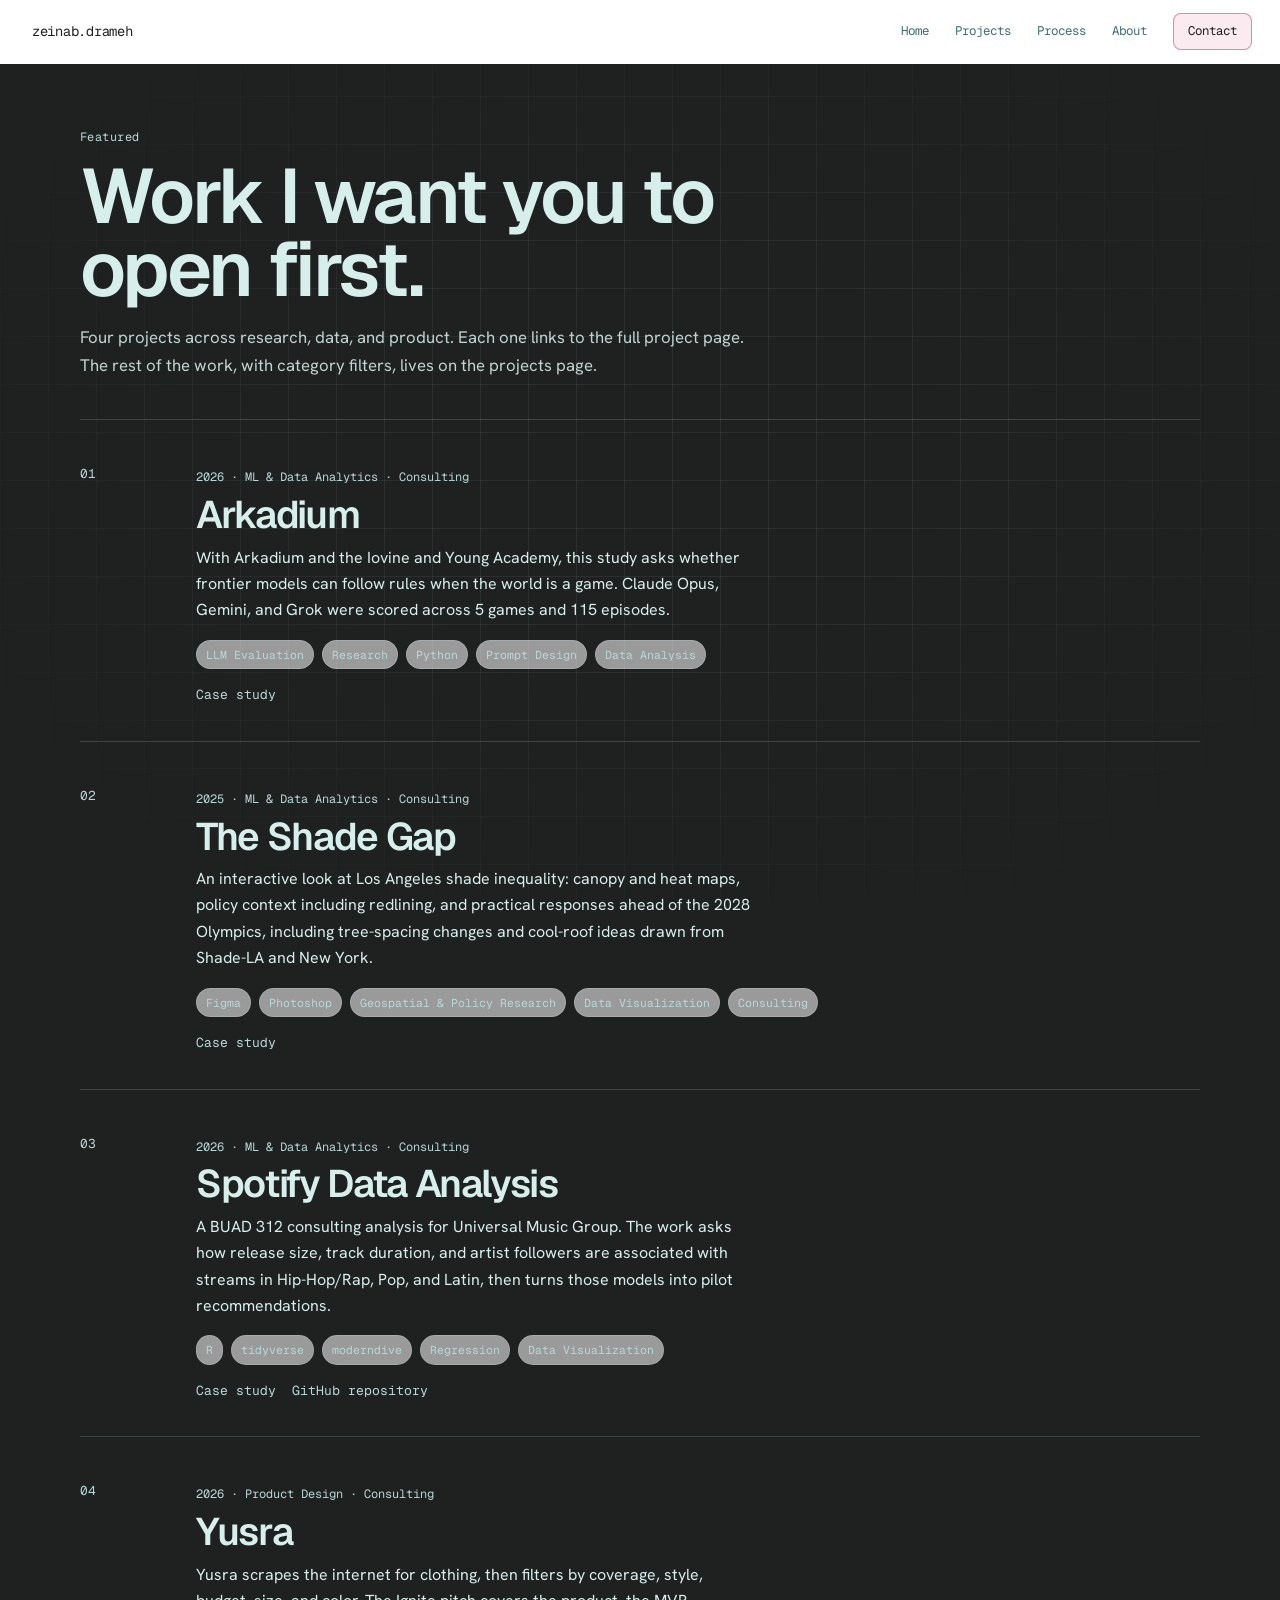
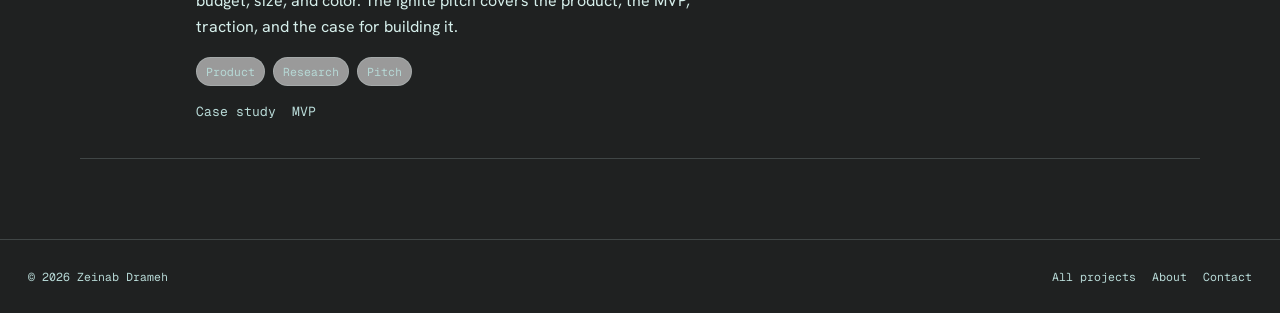
==== commit 398d8004: "Add Yusra to featured work and darken the page. The background is #1F2121. The old background blue r" ====
--- a/featured.html
+++ b/featured.html
@@ -6,7 +6,7 @@
     <title>Featured Projects — Zeinab Drameh</title>
     <meta name="description" content="Featured projects by Zeinab Drameh: Arkadium, The Shade Gap, Spotify Data Analysis, and Shift Website.">
     <link rel="preload" href="fonts/geist-700.woff2" as="font" type="font/woff2" crossorigin>
-    <link rel="stylesheet" href="style.css?v=34">
+    <link rel="stylesheet" href="style.css?v=36">
     <noscript><style>.loader{display:none!important}body.is-loading{overflow:visible}</style></noscript>
 </head>
 <body data-page="featured" class="is-loading">
@@ -68,7 +68,7 @@
             loader.setAttribute("aria-busy", "false");
         }, 1500);
     </script>
-    <script src="projects.js?v=34"></script>
-    <script src="script.js?v=34"></script>
+    <script src="projects.js?v=36"></script>
+    <script src="script.js?v=36"></script>
 </body>
 </html>
--- a/style.css
+++ b/style.css
@@ -83,25 +83,25 @@
     --silver: #d6efeb;
     --olive: #8ec371;
     --off-white: #90c2a7;
-    --white: #f7f4ea;
-    --black: #3b3b36;
-    --text: #3b3b36;
-    --muted: #3f6f72;
-    --bg: #d6efeb;
-    --border: rgba(59, 59, 54, 0.16);
+    --white: #ffffff;
+    --black: #d6efeb;
+    --text: #d6efeb;
+    --muted: #b7d9d6;
+    --bg: #1F2121;
+    --border: rgba(214, 239, 235, 0.18);
     --radius: 999px;
     --radius-lg: 18px;
-    --shadow: 0 18px 50px rgba(59, 59, 54, 0.12);
+    --shadow: 0 18px 50px rgba(0, 0, 0, 0.28);
     --font-display: "Geist", "Hanken Grotesk", sans-serif;
     --font-body: "Hanken Grotesk", "Geist", sans-serif;
     --font-mono: "Geist Mono", ui-monospace, monospace;
     --magenta: #d73363;
     --lime: #8ec371;
     --mint: #d6efeb;
-    --cream: #f7f4ea;
+    --cream: #ffffff;
     --teal: #55b8bd;
     --purple: #6a2b67;
-    --grey: #3b3b36;
+    --grey: #d6efeb;
     --ease: cubic-bezier(0.22, 1, 0.36, 1);
     --header: 64px;
 }
@@ -167,18 +167,15 @@
     inset: 0;
     z-index: 0;
     pointer-events: none;
-    background:
-        radial-gradient(900px 520px at 100% -10%, rgba(142, 195, 113, 0.45), transparent 70%),
-        radial-gradient(700px 480px at -10% 20%, rgba(85, 184, 189, 0.35), transparent 68%),
-        var(--bg);
+    background: var(--bg);
 }
 
 .site-pattern {
     position: absolute;
     inset: 0;
     background-image:
-        linear-gradient(rgba(59, 59, 54, 0.045) 1px, transparent 1px),
-        linear-gradient(90deg, rgba(59, 59, 54, 0.045) 1px, transparent 1px);
+        linear-gradient(rgba(214, 239, 235, 0.07) 1px, transparent 1px),
+        linear-gradient(90deg, rgba(214, 239, 235, 0.07) 1px, transparent 1px);
     background-size: 48px 48px;
     mask-image: radial-gradient(ellipse at center, #000 30%, transparent 85%);
 }
@@ -244,6 +241,7 @@
     padding: 0 28px 0 32px;
     z-index: 40;
     background: var(--cream);
+    color: #1F2121;
     border-bottom: 1px solid transparent;
     transition: border-color 0.3s ease, background 0.3s ease;
 }
@@ -255,7 +253,7 @@
 .brand {
     font-family: var(--font-mono);
     font-size: 0.86rem;
-    color: var(--text);
+    color: #1F2121;
     text-decoration: none;
     letter-spacing: -0.02em;
 }
@@ -271,14 +269,14 @@
 .primary-nav a {
     font-family: var(--font-mono);
     font-size: 0.78rem;
-    color: var(--muted);
+    color: #3f6f72;
     text-decoration: none;
     position: relative;
     padding: 6px 0;
 }
 
 .primary-nav a:hover,
-.primary-nav a[aria-current="page"] { color: var(--text); }
+.primary-nav a[aria-current="page"] { color: #1F2121; }
 
 .primary-nav a[aria-current="page"]::after {
     content: "";
@@ -293,7 +291,7 @@
 .nav-cta {
     border: 1px solid color-mix(in srgb, var(--magenta) 55%, transparent);
     background: color-mix(in srgb, var(--magenta) 10%, transparent);
-    color: var(--text) !important;
+    color: #1F2121 !important;
     border-radius: 8px;
     padding: 8px 14px !important;
     transition: background 0.25s ease, border-color 0.25s ease, transform 0.25s var(--ease);
@@ -320,7 +318,7 @@
     display: block;
     width: 18px;
     height: 1.5px;
-    background: var(--text);
+    background: #1F2121;
     position: absolute;
     left: 13px;
 }
@@ -435,7 +433,7 @@
     padding: 12px 18px;
     border: 1px solid color-mix(in srgb, var(--magenta) 55%, transparent);
     background: color-mix(in srgb, var(--magenta) 12%, var(--cream));
-    color: var(--text);
+    color: #1F2121;
     transition: transform 0.35s var(--ease), background 0.25s ease, color 0.25s ease;
 }
 
@@ -568,7 +566,7 @@
     border-radius: 14px;
     overflow: hidden;
     background: color-mix(in srgb, var(--cream) 80%, transparent);
-    box-shadow: 0 16px 40px rgba(59, 59, 54, 0.08);
+    box-shadow: 0 16px 40px rgba(0, 0, 0, 0.28);
 }
 
 .work-chrome {
@@ -874,7 +872,7 @@
     display: flex;
     flex-direction: column;
     text-decoration: none;
-    color: var(--text);
+    color: #1F2121;
     background: var(--cream);
     border-radius: 20px;
     border: 0;
@@ -941,7 +939,7 @@
     margin: 0;
     font-size: 0.82rem;
     line-height: 1.2;
-    color: var(--text);
+    color: #1F2121;
 }
 
 .slide-copy h3 {
@@ -950,14 +948,14 @@
     font-weight: 700;
     letter-spacing: -0.03em;
     line-height: 1.15;
-    color: var(--text);
+    color: #1F2121;
 }
 
 .slide-summary {
     margin-top: 4px;
     font-size: 0.88rem;
     line-height: 1.35;
-    color: var(--text);
+    color: #1F2121;
     display: -webkit-box;
     -webkit-line-clamp: 1;
     -webkit-box-orient: vertical;
@@ -971,8 +969,8 @@
     max-height: 30px;
 }
 .slide-tags .tag {
-    color: var(--text);
-    border-color: rgba(59, 59, 54, 0.45);
+    color: #1F2121;
+    border-color: rgba(31, 33, 33, 0.45);
     background: transparent;
     text-transform: uppercase;
     letter-spacing: 0.05em;
@@ -985,7 +983,7 @@
 .slide-hint {
     margin: 8px 0 0;
     font-size: 0.84rem;
-    color: var(--text);
+    color: #1F2121;
 }
 
 /* ---------- case study ---------- */
@@ -1032,7 +1030,7 @@
     font-family: var(--font-mono);
     font-size: 0.78rem;
     text-decoration: none;
-    color: var(--text);
+    color: #1F2121;
 }
 .case-links a::before {
     content: "";
@@ -1089,7 +1087,7 @@
     border: 0;
     border-radius: 999px;
     background: color-mix(in srgb, var(--cream) 92%, transparent);
-    color: var(--text);
+    color: #1F2121;
     display: grid;
     place-items: center;
 }
@@ -1355,10 +1353,10 @@
 }
 .toolbox-body {
     background: var(--grey);
-    color: var(--cream);
+    color: #1F2121;
     border-radius: 6px 6px 18px 18px;
     padding: 0 22px 28px;
-    box-shadow: 0 24px 50px rgba(59, 59, 54, 0.28);
+    box-shadow: 0 24px 50px rgba(0, 0, 0, 0.28);
 }
 .toolbox-lid {
     display: flex;
@@ -1366,7 +1364,7 @@
     justify-content: space-between;
     gap: 16px;
     padding: 18px 8px 16px;
-    border-bottom: 1px solid rgba(247, 244, 234, 0.14);
+    border-bottom: 1px solid rgba(31, 33, 33, 0.14);
 }
 .toolbox-header {
     font-family: var(--font-display);
@@ -1380,7 +1378,7 @@
     width: 18px;
     height: 10px;
     border-radius: 2px;
-    background: rgba(247, 244, 234, 0.28);
+    background: rgba(31, 33, 33, 0.28);
 }
 .toolbox-tray {
     list-style: none;
@@ -1394,7 +1392,7 @@
     width: 76px;
     height: 76px;
     border-radius: 10px;
-    background: rgba(247, 244, 234, 0.06);
+    background: rgba(31, 33, 33, 0.06);
     box-shadow: inset 0 8px 14px rgba(0, 0, 0, 0.32);
     display: flex;
     align-items: center;
@@ -1408,7 +1406,7 @@
     transition: transform 0.35s cubic-bezier(0.22, 1.4, 0.36, 1);
 }
 .toolbox-item:hover .toolbox-well img { transform: translateY(-10px) scale(1.06); }
-.toolbox-name { font-size: 11px; letter-spacing: 0.04em; color: rgba(247, 244, 234, 0.78); line-height: 1.3; }
+.toolbox-name { font-size: 11px; letter-spacing: 0.04em; color: #1F2121; line-height: 1.3; }
 
 /* ---------- about (original layout) ---------- */
 .about-layout {
@@ -1431,7 +1429,7 @@
 .about-text h1 em { font-style: normal; color: var(--magenta); }
 .about-text p {
     font-size: 16px;
-    color: #5c5c56;
+    color: #d6efeb;
     line-height: 1.75;
     max-width: 460px;
     margin-bottom: 16px;
@@ -1540,7 +1538,7 @@
     flex-direction: column;
     align-items: center;
     justify-content: center;
-    background: var(--mint);
+    background: var(--bg);
     color: var(--text);
     transition: opacity 0.35s ease, visibility 0.35s ease;
 }
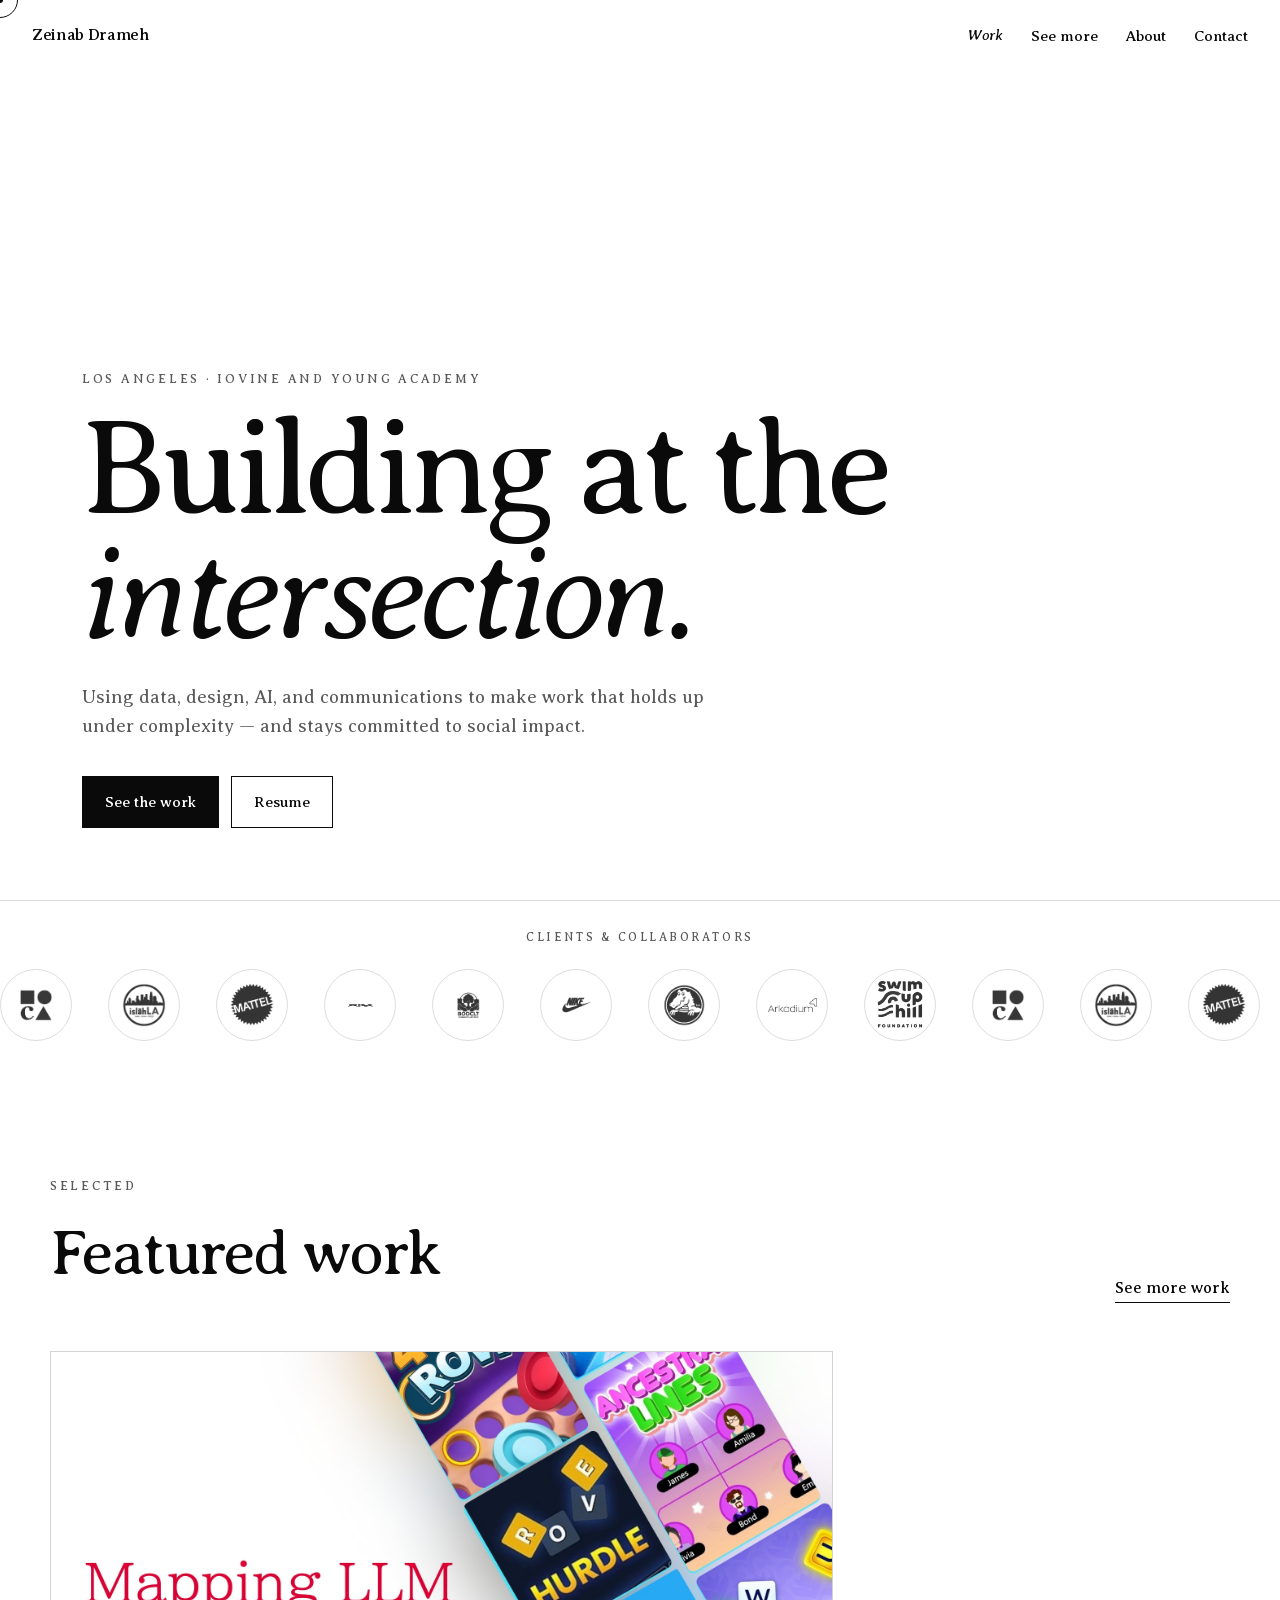
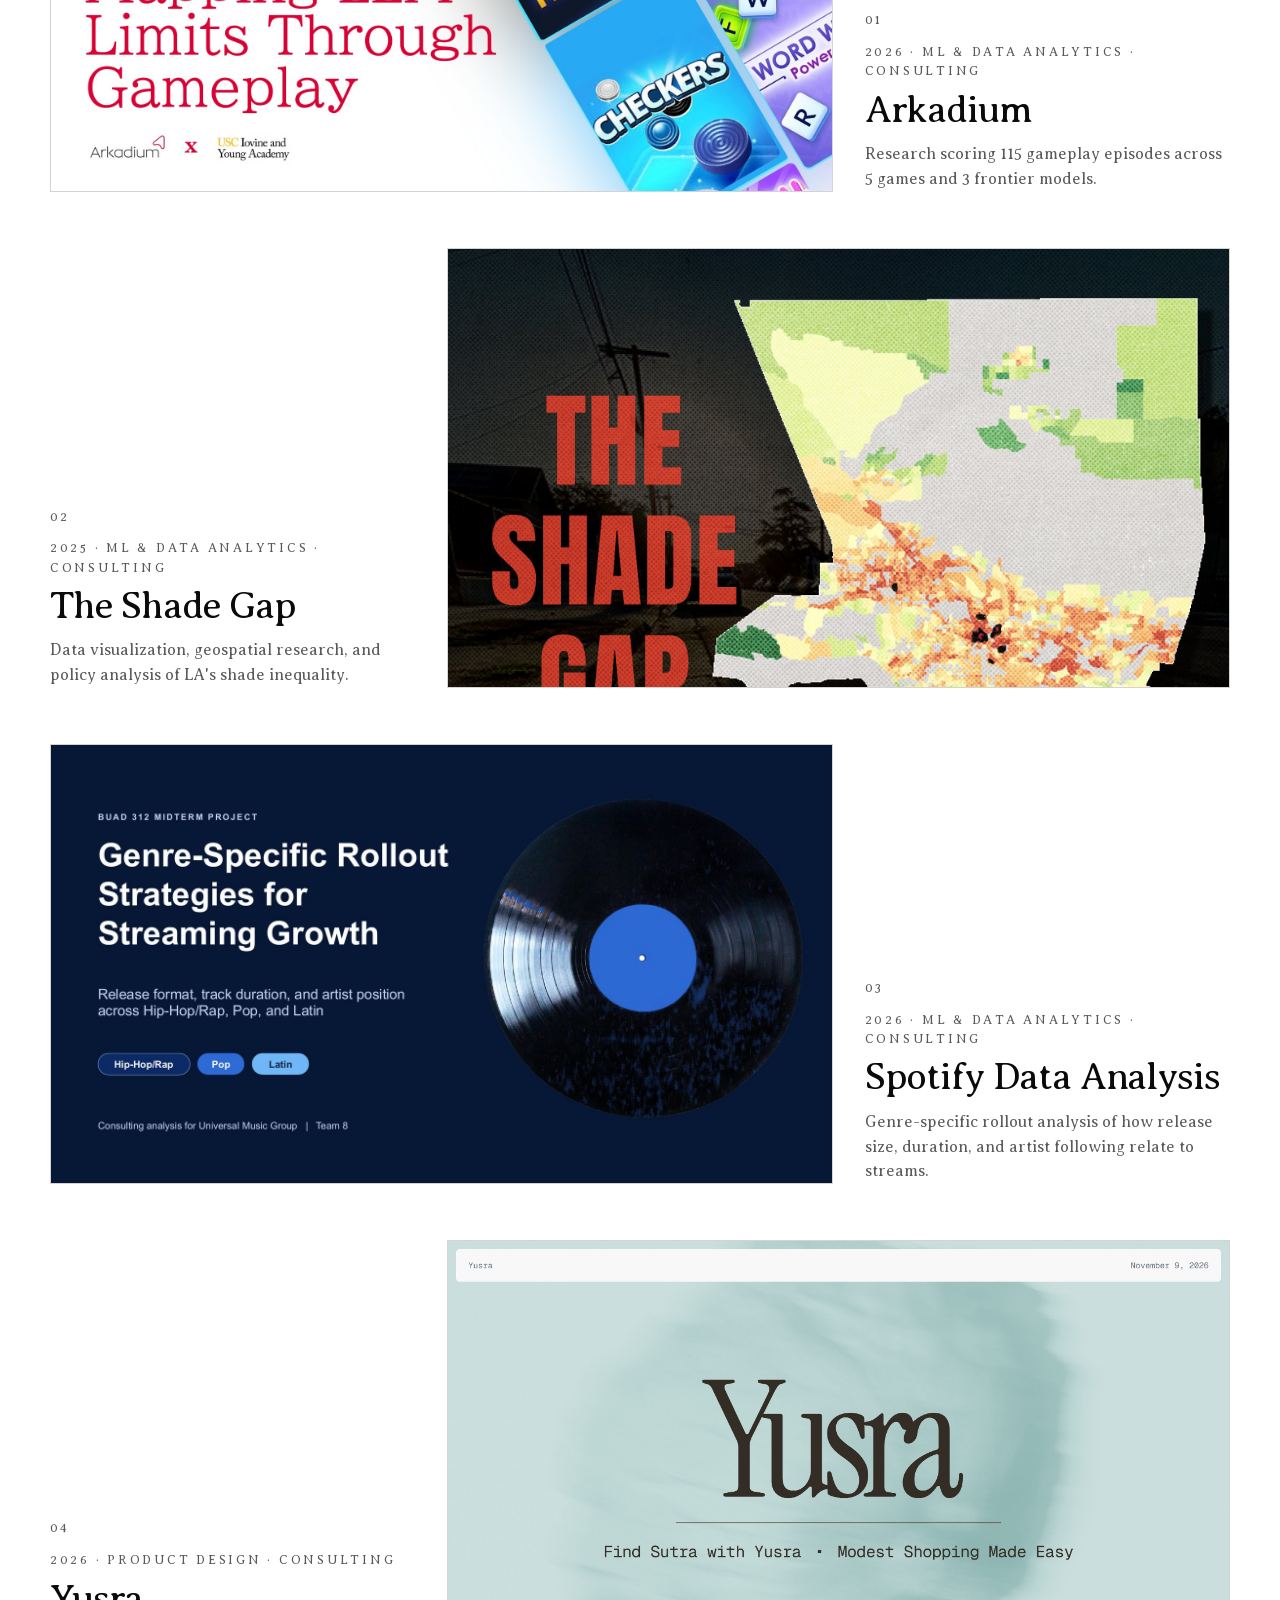
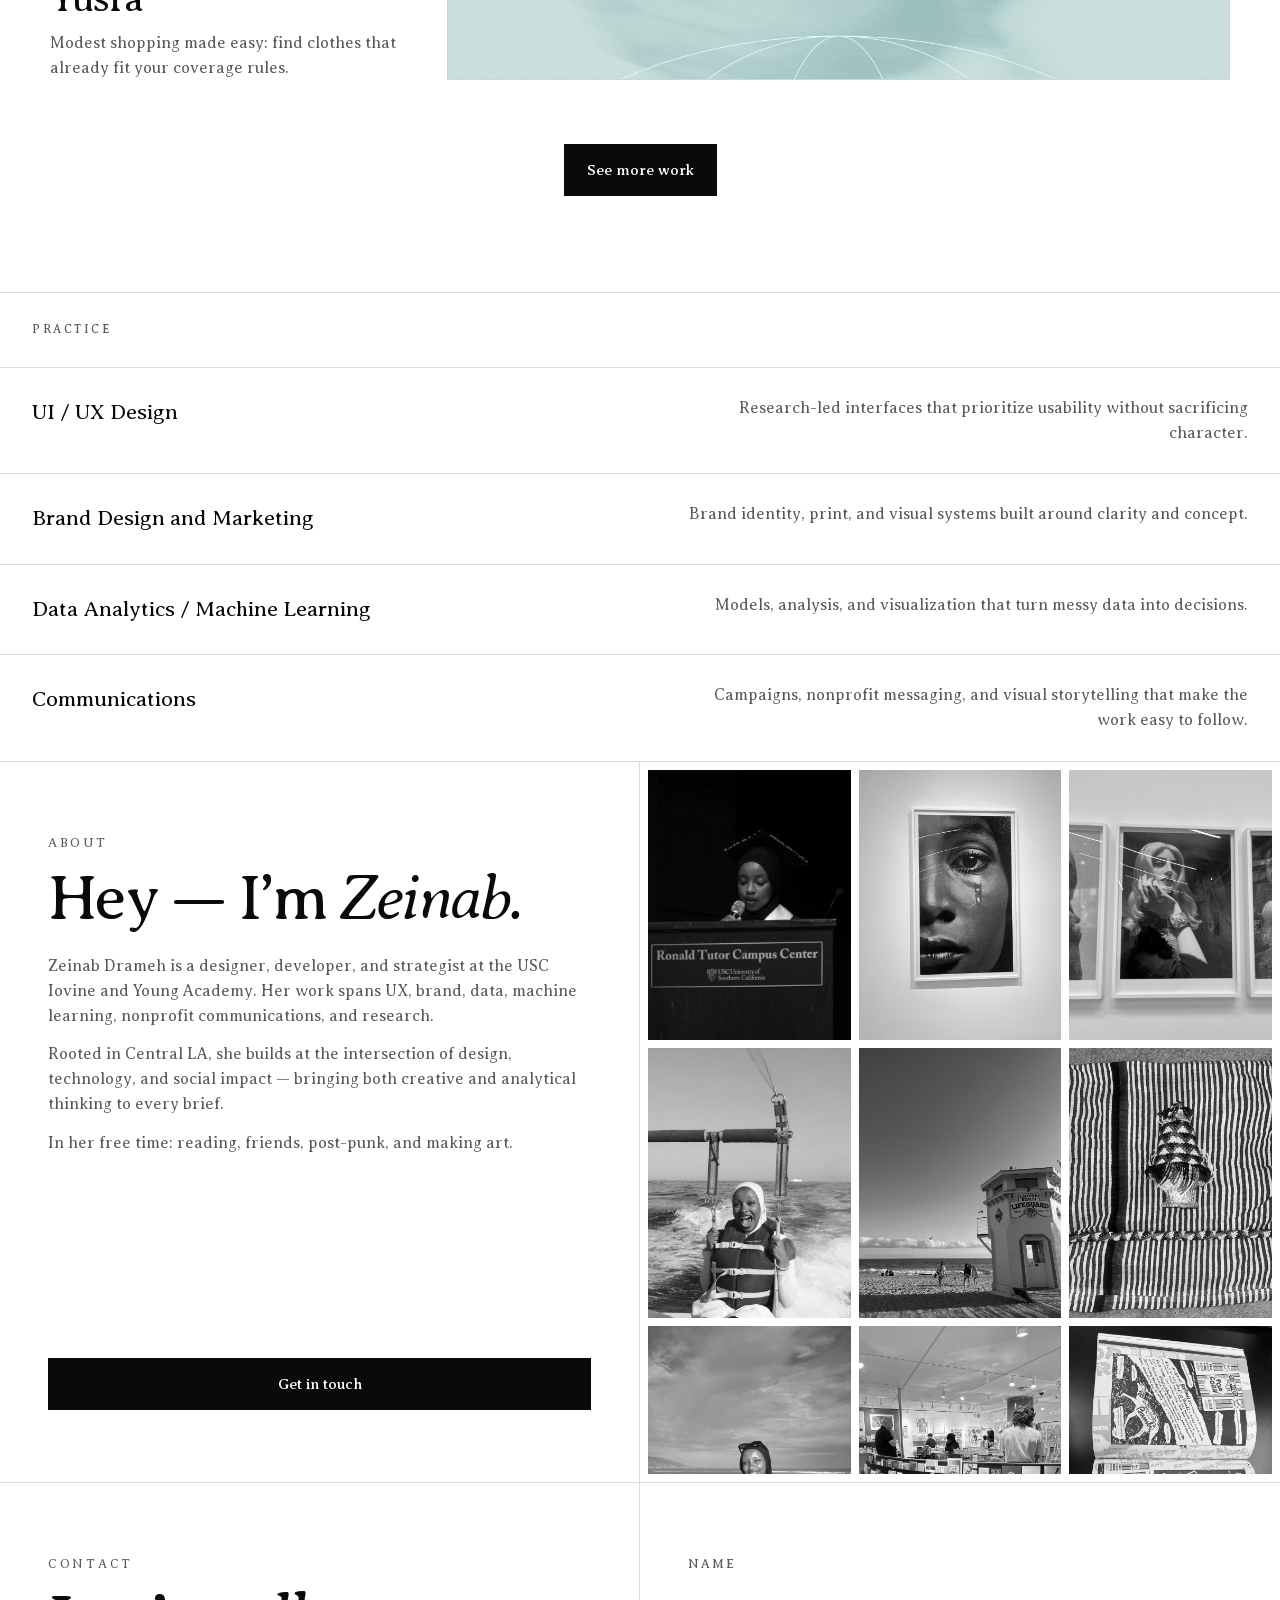
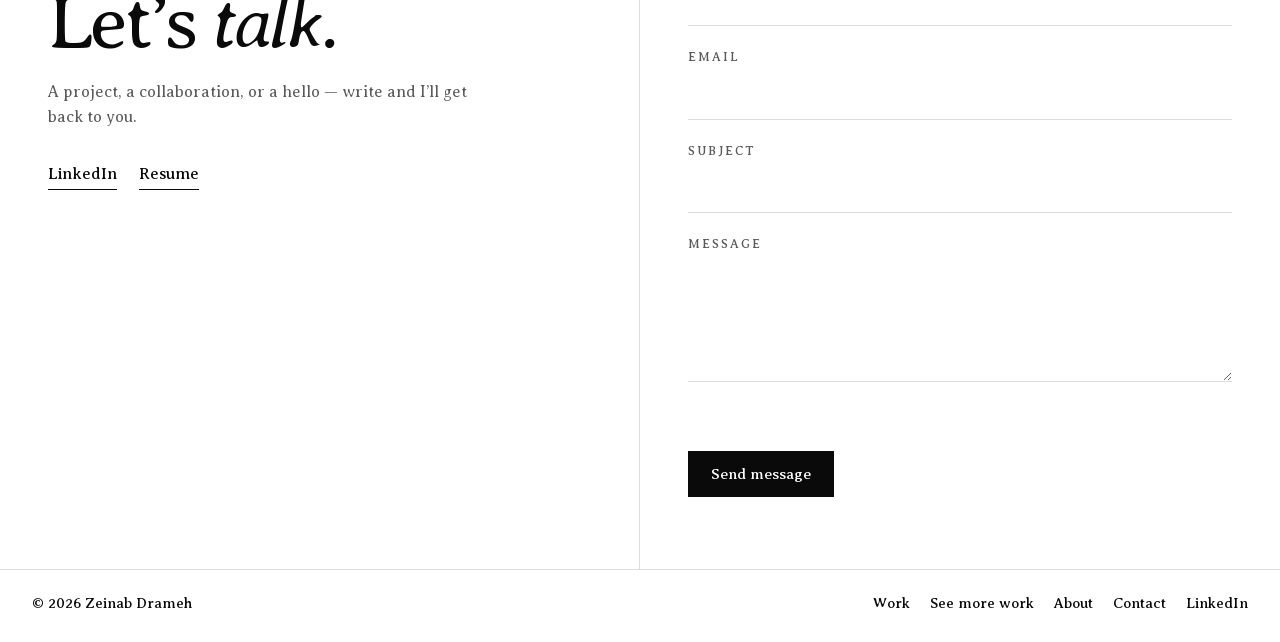
==== commit 2dfc9598: "Uproot the portfolio into a black-and-white Averia editorial. Homepage now leads with type, clients," ====
--- a/featured.html
+++ b/featured.html
@@ -3,72 +3,12 @@
 <head>
     <meta charset="UTF-8">
     <meta name="viewport" content="width=device-width, initial-scale=1.0">
-    <title>Featured Projects — Zeinab Drameh</title>
-    <meta name="description" content="Featured projects by Zeinab Drameh: Arkadium, The Shade Gap, Spotify Data Analysis, and Shift Website.">
-    <link rel="preload" href="fonts/geist-700.woff2" as="font" type="font/woff2" crossorigin>
-    <link rel="stylesheet" href="style.css?v=36">
-    <noscript><style>.loader{display:none!important}body.is-loading{overflow:visible}</style></noscript>
+    <title>Featured — Zeinab Drameh</title>
+    <meta http-equiv="refresh" content="0; url=index.html#work">
+    <link rel="canonical" href="index.html#work">
+    <script>location.replace("index.html#work");</script>
 </head>
-<body data-page="featured" class="is-loading">
-    <div class="loader" id="loader" role="status" aria-live="polite" aria-busy="true" aria-label="Loading Zeinab Drameh's portfolio">
-        <p class="loader-name">Zeinab<br>Drameh</p>
-        <div class="balls" aria-hidden="true">
-            <div class="ball ball-1"></div>
-            <div class="ball ball-2"></div>
-            <div class="ball ball-3"></div>
-        </div>
-    </div>
-    <a class="skip-link" href="#main">Skip to content</a>
-    <div class="site-bg" aria-hidden="true"><div class="site-pattern"></div></div>
-    <div class="cursor-dot" aria-hidden="true"></div>
-    <div class="cursor-ring" aria-hidden="true"></div>
-
-    <header class="site-header">
-        <a class="brand" href="index.html">zeinab.drameh</a>
-        <button class="nav-toggle" type="button" aria-expanded="false" aria-controls="primary-nav">
-            <span class="sr-only">Menu</span>
-            <span></span>
-        </button>
-        <nav id="primary-nav" class="primary-nav" aria-label="Primary">
-            <a href="index.html#home">Home</a>
-            <a href="index.html#projects">Projects</a>
-            <a href="index.html#process">Process</a>
-            <a href="index.html#about">About</a>
-            <a class="nav-cta" href="index.html#contact">Contact</a>
-        </nav>
-    </header>
-
-    <main id="main" data-rise>
-        <header class="page-intro">
-            <div class="wrap">
-                <p class="eyebrow">Featured</p>
-                <h1>Work I want you to open first.</h1>
-                <p class="lede">Four projects across research, data, and product. Each one links to the full project page. The rest of the work, with category filters, lives on the projects page.</p>
-            </div>
-        </header>
-        <div class="wrap feature-list" id="featured-list"></div>
-    </main>
-
-    <footer class="site-footer">
-        <span>© 2026 Zeinab Drameh</span>
-        <nav aria-label="Footer">
-            <a href="index.html#projects">All projects</a>
-            <a href="index.html#about">About</a>
-            <a href="index.html#contact">Contact</a>
-        </nav>
-    </footer>
-
-    <script>
-        setTimeout(function () {
-            document.body.classList.add("is-ready");
-            document.body.classList.remove("is-loading");
-            var loader = document.getElementById("loader");
-            if (!loader || loader.classList.contains("is-done")) return;
-            loader.classList.add("is-done");
-            loader.setAttribute("aria-busy", "false");
-        }, 1500);
-    </script>
-    <script src="projects.js?v=36"></script>
-    <script src="script.js?v=36"></script>
+<body>
+    <p><a href="index.html#work">Featured work lives on the home page.</a></p>
 </body>
 </html>
